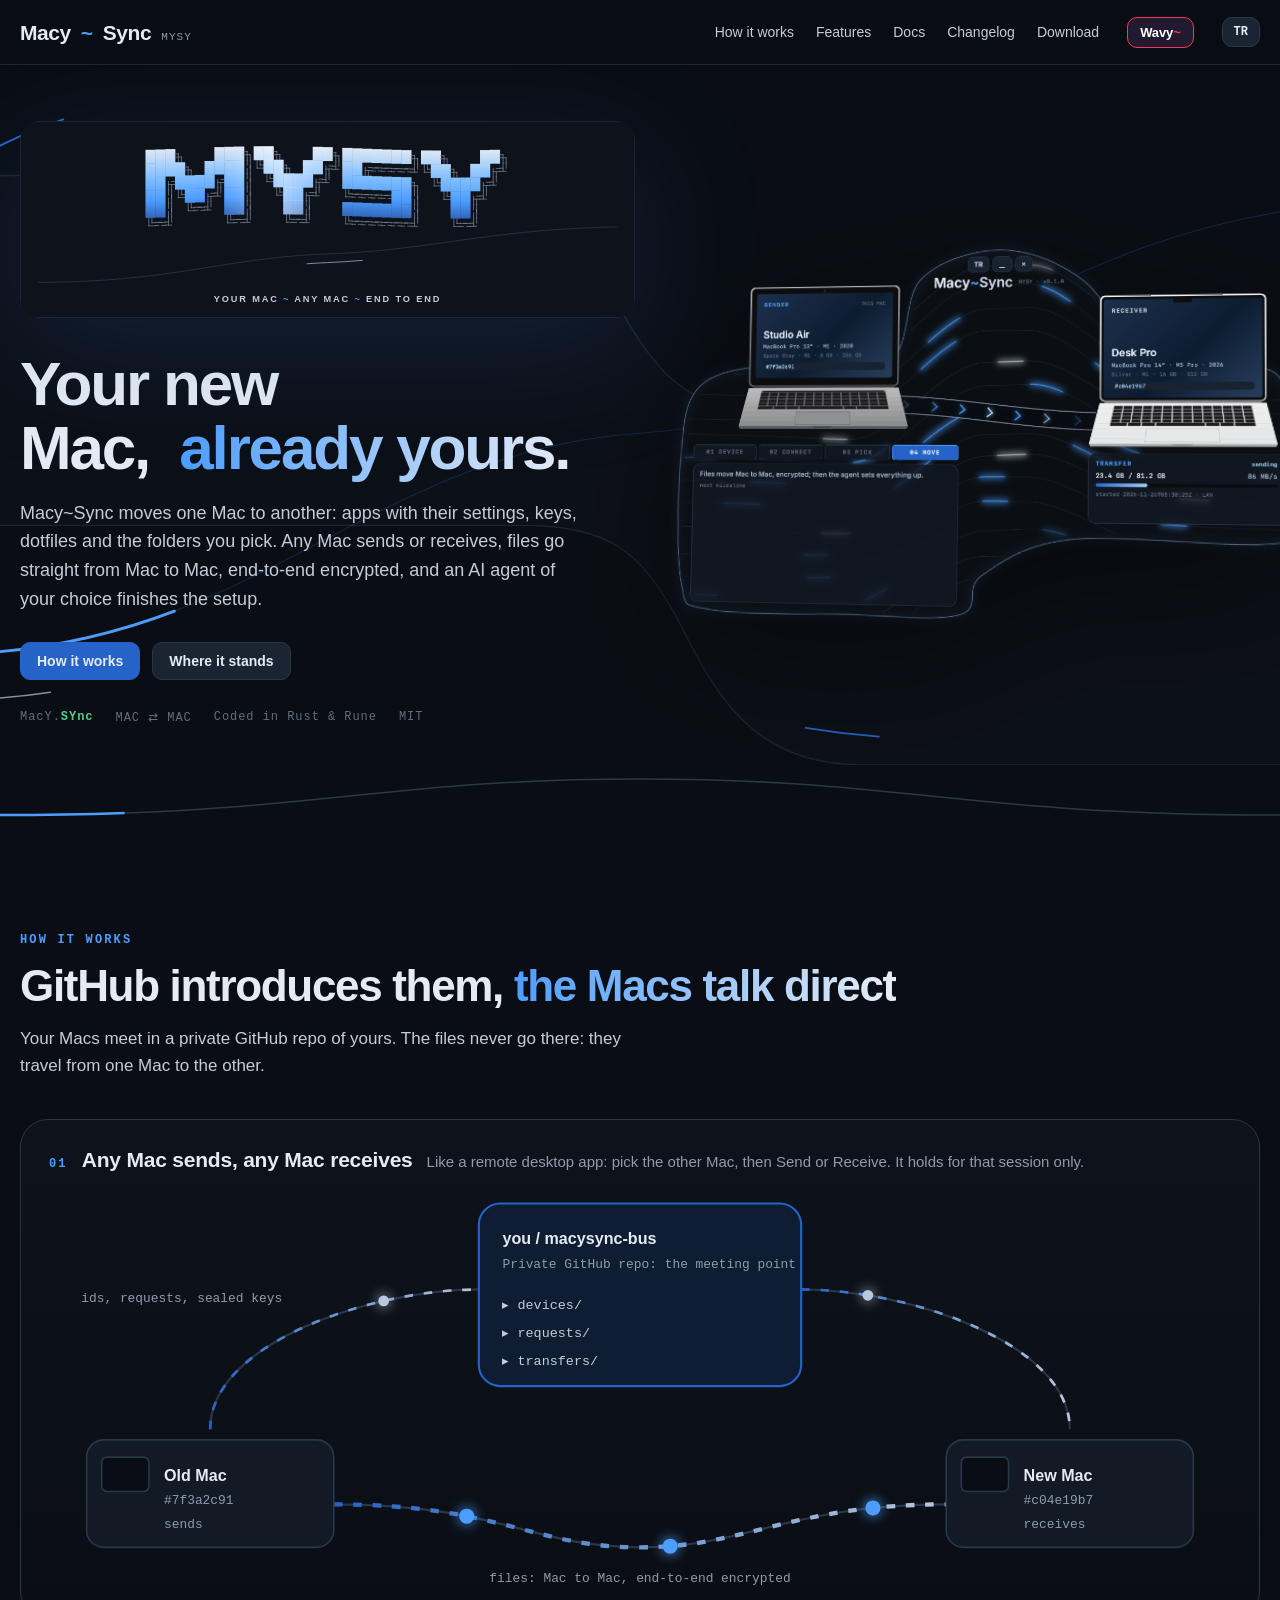
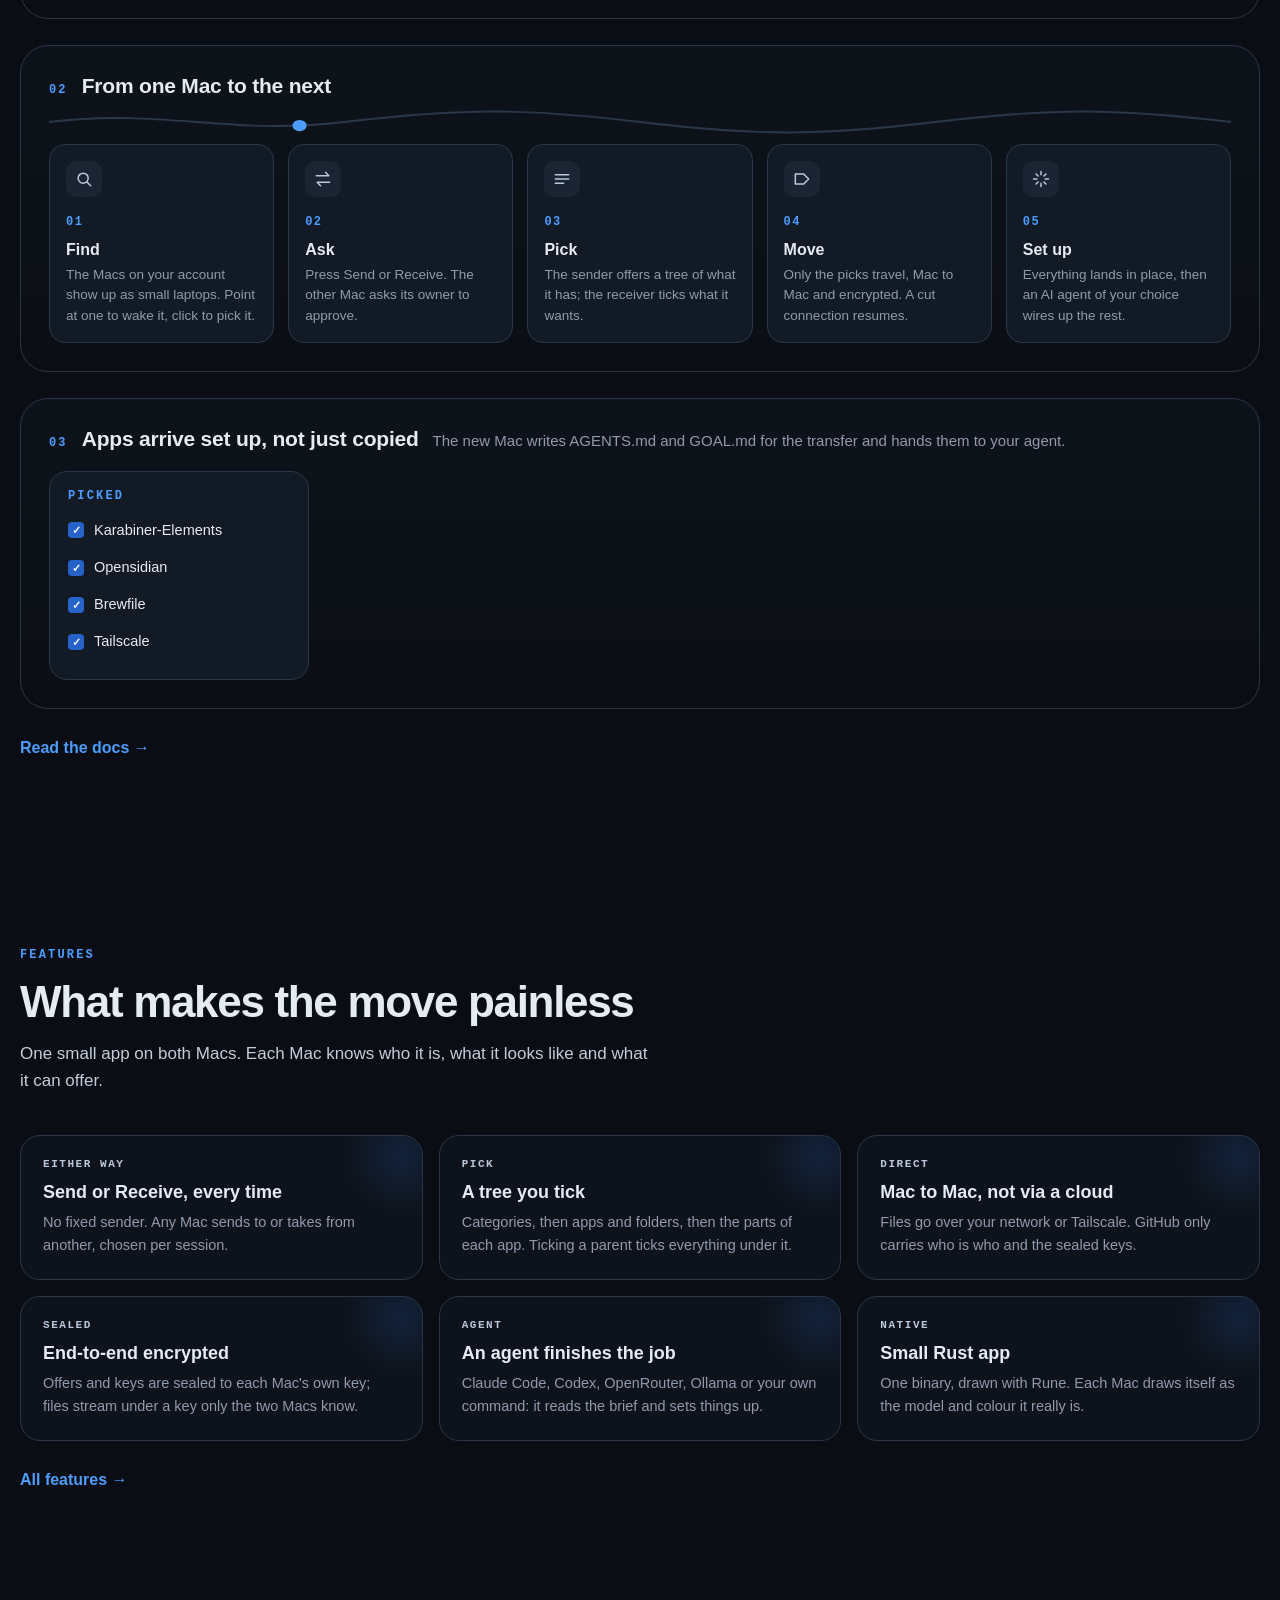
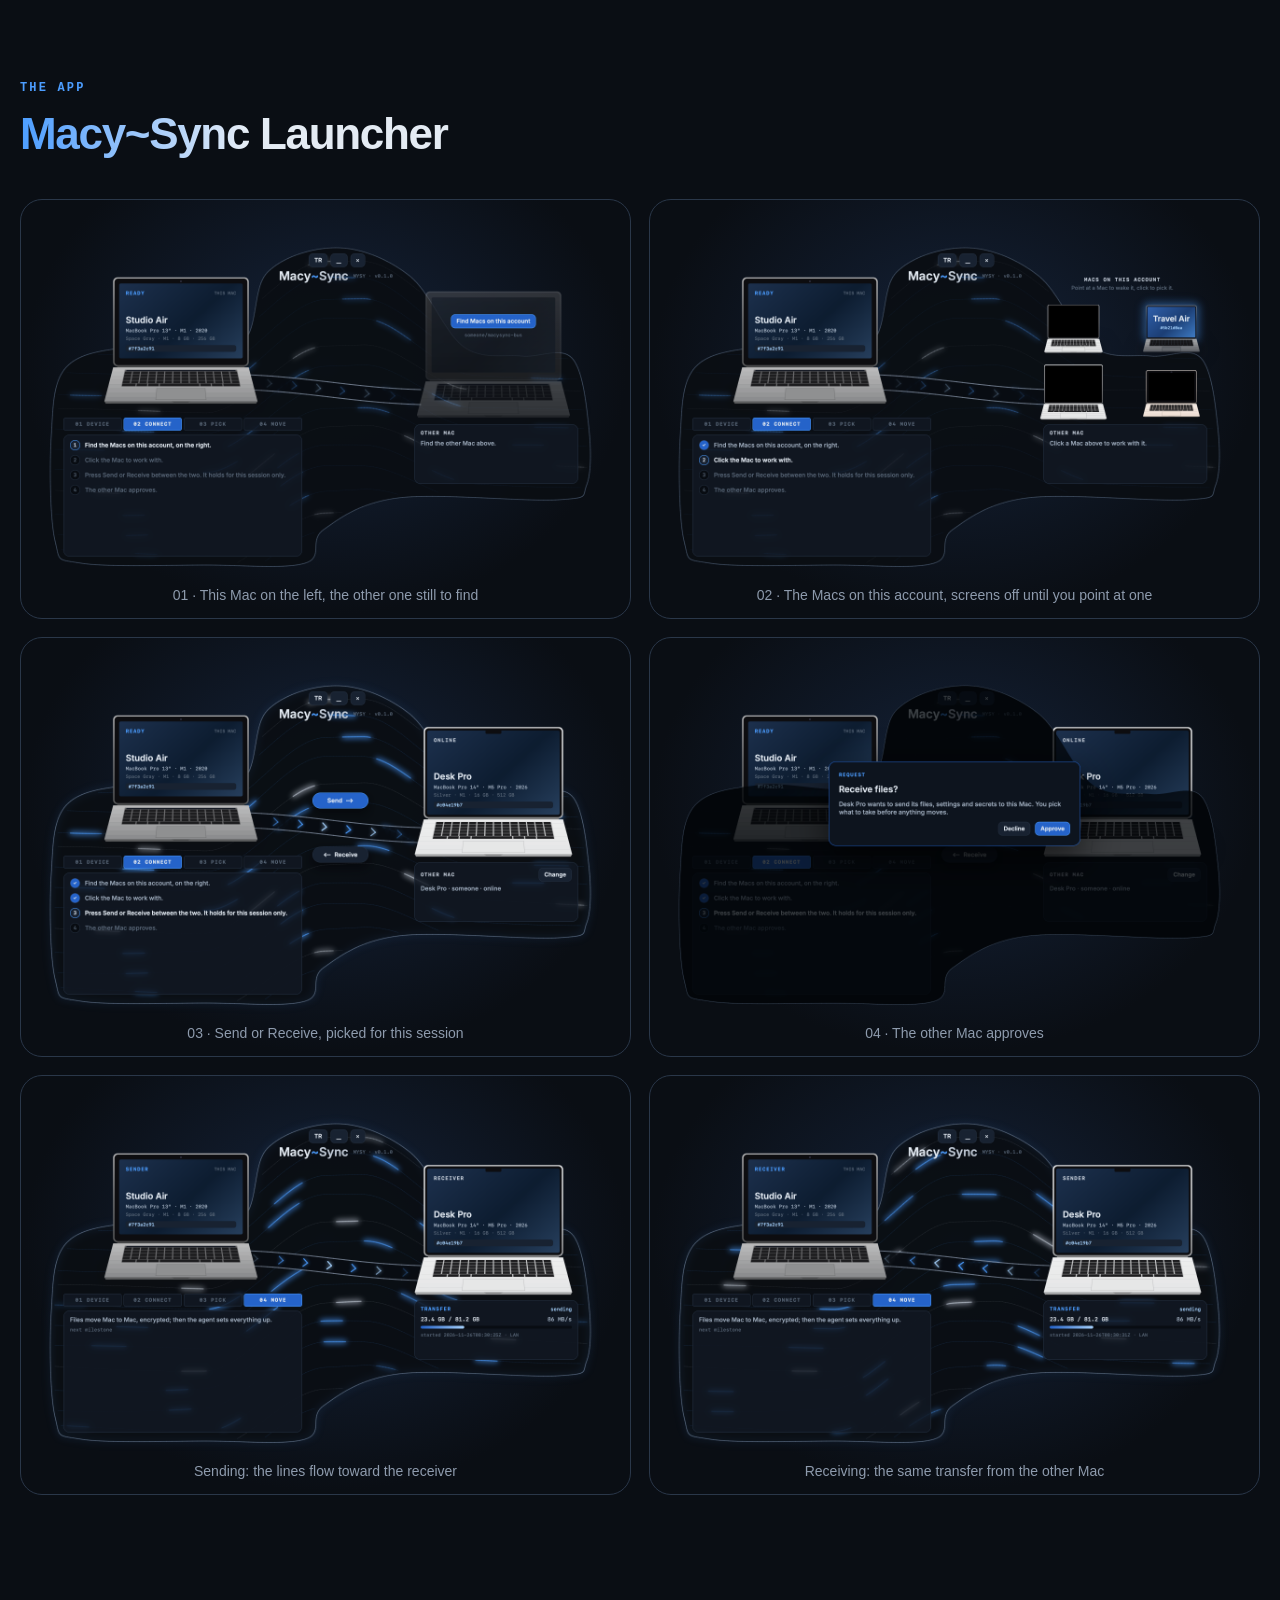
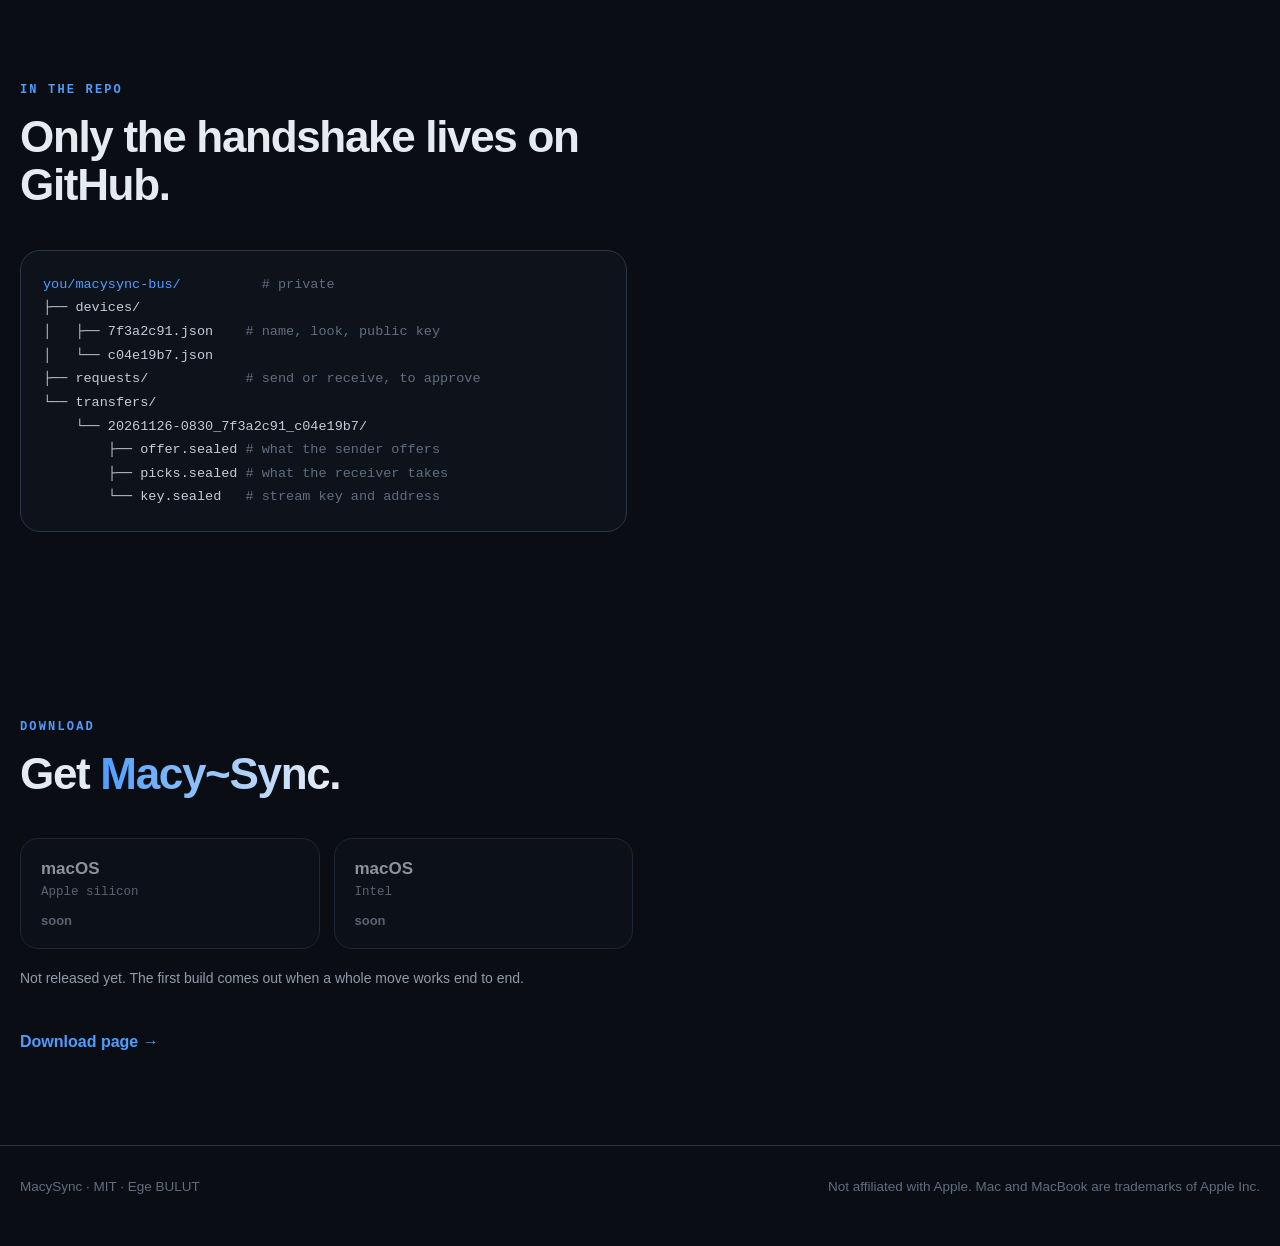
==== site/index.html @ 3acb4d50 "Website: MacySync's twin of the WavySync site, MYSY logo site/ is the WavySync site's template in me" ====
<!doctype html>
<html lang="en">
<head>
<meta charset="utf-8">
<meta name="viewport" content="width=device-width, initial-scale=1">
<title>MacySync: move a Mac to a new Mac, end-to-end encrypted</title>
<meta name="description" content="MacySync moves one Mac to another: apps with their settings, keys, dotfiles and the folders you pick. Any Mac sends or receives, files go straight Mac to Mac, end-to-end encrypted, and an AI agent finishes the setup.">
<link rel="canonical" href="https://macysync.vercel.app/">
<meta name="google-site-verification" content="s66rd8O_x1saL6PLGpSpIPeHmGazHyTo27NTPkK-GJg">
<meta property="og:type" content="website">
<meta property="og:site_name" content="MacySync">
<meta property="og:url" content="https://macysync.vercel.app/">
<meta property="og:title" content="MacySync: move a Mac to a new Mac, end-to-end encrypted">
<meta property="og:description" content="MacySync moves one Mac to another: apps with their settings, keys, dotfiles and the folders you pick. Any Mac sends or receives, files go straight Mac to Mac, end-to-end encrypted, and an AI agent finishes the setup.">
<meta property="og:image" content="https://macysync.vercel.app/og.png">
<meta property="og:image:width" content="1200">
<meta property="og:image:height" content="630">
<meta name="twitter:card" content="summary_large_image">
<meta name="twitter:title" content="MacySync: move a Mac to a new Mac, end-to-end encrypted">
<meta name="twitter:description" content="MacySync moves one Mac to another: apps with their settings, keys, dotfiles and the folders you pick. Any Mac sends or receives, files go straight Mac to Mac, end-to-end encrypted, and an AI agent finishes the setup.">
<meta name="twitter:image" content="https://macysync.vercel.app/og.png">
<meta name="theme-color" content="#0a0e14">
<script type="application/ld+json">{"@context": "https://schema.org", "@type": "SoftwareApplication", "name": "MacySync", "applicationCategory": "UtilitiesApplication", "operatingSystem": "macOS", "url": "https://macysync.vercel.app/", "softwareVersion": "0.1.0", "license": "https://opensource.org/licenses/MIT", "image": "https://macysync.vercel.app/og.png", "description": "MacySync moves one Mac to another: apps with their settings, keys, dotfiles and the folders you pick. Any Mac sends or receives, files go straight Mac to Mac, end-to-end encrypted, and an AI agent finishes the setup.", "author": {"@type": "Person", "name": "Ege BULUT", "url": "https://github.com/Ege-BULUT"}, "offers": {"@type": "Offer", "price": "0", "priceCurrency": "USD"}}</script>
<link rel="alternate" hreflang="en" href="https://macysync.vercel.app/">
<link rel="alternate" hreflang="tr" href="https://macysync.vercel.app/tr/">
<link rel="alternate" hreflang="x-default" href="https://macysync.vercel.app/">
<meta property="og:locale" content="en_US">
<link rel="icon" href="data:image/svg+xml,%3Csvg xmlns='http://www.w3.org/2000/svg' viewBox='0 0 32 32'%3E%3Crect width='32' height='32' rx='8' fill='%230a0e14'/%3E%3Cpath d='M5 19c4-8 8-8 11-3s7 5 11-3' fill='none' stroke='%234c9dff' stroke-width='3.5' stroke-linecap='round'/%3E%3C/svg%3E">
<link rel="stylesheet" href="site.css">
</head>
<body>

<nav>
  <div class="wrap">
    <a class="brand" href="./">Macy<b>~</b>Sync <small>MYSY</small></a>
    <div class="links">
      <a href="#how" class="opt" data-i="nav.how">How it works</a>
      <a href="features/" data-i="nav.features">Features</a>
      <a href="docs/" data-i="nav.docs">Docs</a>
      <a href="changelog/" class="opt" data-i="nav.changelog">Changelog</a>
      <a href="download/" data-i="nav.download">Download</a>
    </div>
    <a class="twin-nav to-wavy" href="wavy/" title="WavySync, the twin app">Wavy<b>~</b></a>
    <button class="btn lang" id="lang" aria-label="Language">TR</button>
  </div>
</nav>

<header class="hero">
  <svg class="bg" viewBox="0 0 1440 760" preserveAspectRatio="xMidYMid slice" aria-hidden="true">
    <path class="tilde-fill" opacity=".55" d="M -40 120 H 520 C 640 120 660 210 720 300 C 760 360 800 380 900 380 H 1500 V 760 H 960 C 840 760 800 680 760 600 C 720 530 690 500 590 500 H -40 Z"/>
    <path class="swift base" d="M -40 640 C 300 640 420 420 720 400 S 1160 170 1500 150"/>
    <path class="swift a" d="M -40 640 C 300 640 420 420 720 400 S 1160 170 1500 150"/>
    <path class="swift b" d="M -40 690 C 320 690 440 470 720 440 S 1140 220 1500 200"/>
    <path class="swift c" d="M 20 90 C 160 20 340 0 560 40"/>
    <path class="swift c" style="animation-delay:-1.4s" d="M 900 720 C 1080 750 1260 720 1440 640"/>
  </svg>
  <div class="wrap hero-grid">
    <div>
      <img class="logo" src="logo.svg" alt="MYSY, MacySync logo">
      <h1 data-i="hero.h">Your new Mac,&nbsp;&nbsp;<em>already yours.</em></h1>
      <p class="lead" data-i="hero.p">Macy~Sync moves one Mac to another: apps with their settings, keys, dotfiles and the folders you pick. Any Mac sends or receives, files go straight from Mac to Mac, end-to-end encrypted, and an AI agent of your choice finishes the setup.</p>
      <div class="cta">
        <a class="btn red" href="#how" data-i="hero.how">How it works</a>
        <a class="btn" href="changelog/" data-i="hero.status">Where it stands</a>
      </div>
      <div class="ticker"><span>MacY.<b>SYnc</b></span><span>MAC ⇄ MAC</span><span>Coded in Rust &amp; Rune</span><span>MIT</span></div>
    </div>
    <div class="shot"><img src="sending.png" width="2560" height="1560" alt="MacySync window: this Mac on the left sending to the other Mac on the right, with the transfer's progress"></div>
  </div>
</header>

<svg class="divider" viewBox="0 0 1440 70" preserveAspectRatio="none" aria-hidden="true"><path d="M0 50 C 360 50 420 14 720 14 S 1080 50 1440 50"/><path class="run" d="M0 50 C 360 50 420 14 720 14 S 1080 50 1440 50"/></svg>

<section id="how">
  <div class="wrap">
    <span class="caps" data-i="how.k">How it works</span>
    <h2 data-i="how.h">GitHub introduces them, <em>the Macs talk direct</em></h2>
    <p class="sub" data-i="how.p">Your Macs meet in a private GitHub repo of yours. The files never go there: they travel from one Mac to the other.</p>

    <div class="stage reveal">
      <div class="stage-head"><span class="caps">01</span><h3 data-i="d1.h">Any Mac sends, any Mac receives</h3><p data-i="d1.p">Like a remote desktop app: pick the other Mac, then Send or Receive. It holds for that session only.</p></div>
      <svg viewBox="0 0 1100 380" role="img" aria-label="Two Macs meet in a private GitHub repo and send files to each other directly">
        <defs>
          <linearGradient id="wireGrad" x1="0" x2="1"><stop offset="0" stop-color="#2563c9"/><stop offset="1" stop-color="#b9c8dc"/></linearGradient>
        </defs>
        <path id="c1" class="wire" d="M 150 230 C 150 150 300 100 400 100"/>
        <path id="c2" class="wire" d="M 700 100 C 800 100 950 150 950 230"/>
        <path class="wire hot" d="M 150 230 C 150 150 300 100 400 100"/>
        <path class="wire hot" style="animation-delay:-.6s" d="M 700 100 C 800 100 950 150 950 230"/>
        <path id="dw" class="wire" d="M 265 300 C 420 300 450 340 550 340 S 690 300 835 300"/>
        <path class="wire hot" style="stroke-width:4" d="M 265 300 C 420 300 450 340 550 340 S 690 300 835 300"/>

        <g class="node repo" transform="translate(400 20)">
          <rect width="300" height="170" rx="20"/>
          <text class="t" x="22" y="38">you / macysync-bus</text>
          <text class="s" x="22" y="60" data-i="d1.repo">Private GitHub repo: the meeting point</text>
          <text class="folder on" x="22" y="98">▸ devices/</text>
          <text class="folder on" style="animation-delay:1s" x="22" y="124">▸ requests/</text>
          <text class="folder on" style="animation-delay:2s" x="22" y="150">▸ transfers/</text>
        </g>
        <g class="node" transform="translate(35 240)"><rect width="230" height="100" rx="16"/><rect class="scr" x="14" y="16" width="44" height="32" rx="5"/><text class="t" x="72" y="38" data-i="d1.old">Old Mac</text><text class="s" x="72" y="60">#7f3a2c91</text><text class="s" x="72" y="82" fill="#4c9dff" data-i="d1.send">sends</text></g>
        <g class="node" transform="translate(835 240)"><rect width="230" height="100" rx="16"/><rect class="scr" x="14" y="16" width="44" height="32" rx="5"/><text class="t" x="72" y="38" data-i="d1.new">New Mac</text><text class="s" x="72" y="60">#c04e19b7</text><text class="s" x="72" y="82" fill="#4fd18b" data-i="d1.recv">receives</text></g>
        <text class="s" x="30" y="112" fill="#8e9bad" style="font:500 12px var(--mono)" data-i="d1.ctl">ids, requests, sealed keys</text>
        <text class="s" x="550" y="372" text-anchor="middle" fill="#8e9bad" style="font:500 12px var(--mono)" data-i="d1.files">files: Mac to Mac, end-to-end encrypted</text>
        <circle class="pkt v" r="5"><animateMotion dur="3s" repeatCount="indefinite"><mpath href="#c1"/></animateMotion></circle>
        <circle class="pkt v" r="5"><animateMotion dur="3s" begin="1.5s" repeatCount="indefinite"><mpath href="#c2"/></animateMotion></circle>
        <circle class="pkt" r="7"><animateMotion dur="2.4s" repeatCount="indefinite"><mpath href="#dw"/></animateMotion></circle>
        <circle class="pkt" r="7"><animateMotion dur="2.4s" begin=".8s" repeatCount="indefinite"><mpath href="#dw"/></animateMotion></circle>
        <circle class="pkt" r="7"><animateMotion dur="2.4s" begin="1.6s" repeatCount="indefinite"><mpath href="#dw"/></animateMotion></circle>
      </svg>
    </div>

    <div class="stage reveal">
      <div class="stage-head"><span class="caps">02</span><h3 data-i="d2.h">From one Mac to the next</h3></div>
      <div class="steps">
        <div class="rail" aria-hidden="true"><svg viewBox="0 0 1000 30" preserveAspectRatio="none"><path d="M0 15 C 100 0 150 30 250 15 S 400 0 500 15 S 650 30 750 15 S 900 0 1000 15" fill="none" stroke="#2a3749" stroke-width="2"/><circle r="6" fill="#4c9dff"><animateMotion dur="10s" repeatCount="indefinite" path="M0 15 C 100 0 150 30 250 15 S 400 0 500 15 S 650 30 750 15 S 900 0 1000 15"/></circle></svg></div>
        <div class="step"><div class="ic"><svg viewBox="0 0 24 24"><circle cx="11" cy="11" r="6"/><path d="M20 20l-4.5-4.5"/></svg></div><span class="n">01</span><h4 data-i="s1.h">Find</h4><p data-i="s1.p">The Macs on your account show up as small laptops. Point at one to wake it, click to pick it.</p></div>
        <div class="step"><div class="ic"><svg viewBox="0 0 24 24"><path d="M4 8h15l-4-4M20 16H5l4 4"/></svg></div><span class="n">02</span><h4 data-i="s2.h">Ask</h4><p data-i="s2.p">Press Send or Receive. The other Mac asks its owner to approve.</p></div>
        <div class="step"><div class="ic"><svg viewBox="0 0 24 24"><path d="M4 7h16M4 12h16M4 17h10"/></svg></div><span class="n">03</span><h4 data-i="s3.h">Pick</h4><p data-i="s3.p">The sender offers a tree of what it has; the receiver ticks what it wants.</p></div>
        <div class="step"><div class="ic"><svg viewBox="0 0 24 24"><path d="M4 6h10l6 6-6 6H4z"/></svg></div><span class="n">04</span><h4 data-i="s4.h">Move</h4><p data-i="s4.p">Only the picks travel, Mac to Mac and encrypted. A cut connection resumes.</p></div>
        <div class="step"><div class="ic"><svg viewBox="0 0 24 24"><path d="M12 3v4M12 17v4M3 12h4M17 12h4M6 6l2.5 2.5M15.5 15.5L18 18M6 18l2.5-2.5M15.5 8.5L18 6"/></svg></div><span class="n">05</span><h4 data-i="s5.h">Set up</h4><p data-i="s5.p">Everything lands in place, then an AI agent of your choice wires up the rest.</p></div>
      </div>
    </div>

    <div class="stage reveal">
      <div class="stage-head"><span class="caps">03</span><h3 data-i="d3.h">Apps arrive set up, not just copied</h3><p data-i="d3.p">The new Mac writes AGENTS.md and GOAL.md for the transfer and hands them to your agent.</p></div>
      <div class="deps">
        <div class="wcard">
          <div class="caps" style="margin-bottom:10px" data-i="d3.w">Picked</div>
          <div class="row"><span class="chk">✓</span>Karabiner-Elements</div>
          <div class="row"><span class="chk">✓</span>Opensidian</div>
          <div class="row"><span class="chk">✓</span>Brewfile</div>
          <div class="row"><span class="chk">✓</span>Tailscale</div>
        </div>
        <div class="chips">
          <div class="chip"><b>place</b>~/.config/karabiner<span class="ok">✓ placed</span></div>
          <div class="chip"><b>agent</b>open the vault in Opensidian<span class="ok">✓ wired</span></div>
          <div class="chip"><b>agent</b>brew bundle --file Brewfile<span class="ok">✓ installed</span></div>
          <div class="chip"><b>flag</b>Tailscale: sign in again<span class="ok">✓ noted</span></div>
        </div>
      </div>
    </div>
    <a class="more" href="docs/" data-i="more.docs">Read the docs →</a>
  </div>
</section>

<section id="features">
  <div class="wrap">
    <span class="caps" data-i="f.k">Features</span>
    <h2 data-i="f.h">What makes the move painless</h2>
    <p class="sub" data-i="f.p">One small app on both Macs. Each Mac knows who it is, what it looks like and what it can offer.</p>
    <div class="grid">
      <div class="card reveal"><span class="k">EITHER WAY</span><h3 data-i="f1.h">Send or Receive, every time</h3><p data-i="f1.p">No fixed sender. Any Mac sends to or takes from another, chosen per session.</p></div>
      <div class="card reveal"><span class="k">PICK</span><h3 data-i="f2.h">A tree you tick</h3><p data-i="f2.p">Categories, then apps and folders, then the parts of each app. Ticking a parent ticks everything under it.</p></div>
      <div class="card reveal"><span class="k">DIRECT</span><h3 data-i="f3.h">Mac to Mac, not via a cloud</h3><p data-i="f3.p">Files go over your network or Tailscale. GitHub only carries who is who and the sealed keys.</p></div>
      <div class="card reveal"><span class="k">SEALED</span><h3 data-i="f4.h">End-to-end encrypted</h3><p data-i="f4.p">Offers and keys are sealed to each Mac's own key; files stream under a key only the two Macs know.</p></div>
      <div class="card reveal"><span class="k">AGENT</span><h3 data-i="f5.h">An agent finishes the job</h3><p data-i="f5.p">Claude Code, Codex, OpenRouter, Ollama or your own command: it reads the brief and sets things up.</p></div>
      <div class="card reveal"><span class="k">NATIVE</span><h3 data-i="f6.h">Small Rust app</h3><p data-i="f6.p">One binary, drawn with Rune. Each Mac draws itself as the model and colour it really is.</p></div>
    </div>
    <a class="more" href="features/" data-i="more.f">All features →</a>
  </div>
</section>

<section id="screens">
  <div class="wrap">
    <span class="caps" data-i="g.k">The app</span>
    <h2 data-i="g.h"><em>Macy~Sync</em> Launcher</h2>
    <div class="gallery">
      <figure class="reveal"><img src="start.png" width="2560" height="1560" alt="This Mac on the left, the other Mac still to find" loading="lazy"><figcaption data-i="g1">01 · This Mac on the left, the other one still to find</figcaption></figure>
      <figure class="reveal"><img src="find.png" width="2560" height="1560" alt="The Macs on this account" loading="lazy"><figcaption data-i="g2">02 · The Macs on this account, screens off until you point at one</figcaption></figure>
      <figure class="reveal"><img src="hover-send.png" width="2560" height="1560" alt="Send or Receive between the two Macs" loading="lazy"><figcaption data-i="g3">03 · Send or Receive, picked for this session</figcaption></figure>
      <figure class="reveal"><img src="request.png" width="2560" height="1560" alt="The other Mac approves" loading="lazy"><figcaption data-i="g4">04 · The other Mac approves</figcaption></figure>
      <figure class="reveal"><img src="sending.png" width="2560" height="1560" alt="Sending" loading="lazy"><figcaption data-i="g5">Sending: the lines flow toward the receiver</figcaption></figure>
      <figure class="reveal"><img src="receiving.png" width="2560" height="1560" alt="Receiving" loading="lazy"><figcaption data-i="g6">Receiving: the same transfer from the other Mac</figcaption></figure>
    </div>
  </div>
</section>

<section id="layout">
  <div class="wrap split">
    <div>
      <span class="caps" data-i="l.k">In the repo</span>
      <h2 data-i="l.h">Only the handshake lives on GitHub.</h2>
      <pre class="tree"><span class="r">you/macysync-bus/</span>          <span class="c"># private</span>
├── devices/
│   ├── 7f3a2c91.json    <span class="c"># name, look, public key</span>
│   └── c04e19b7.json
├── requests/            <span class="c"># send or receive, to approve</span>
└── transfers/
    └── 20261126-0830_7f3a2c91_c04e19b7/
        ├── offer.sealed <span class="c"># what the sender offers</span>
        ├── picks.sealed <span class="c"># what the receiver takes</span>
        └── key.sealed   <span class="c"># stream key and address</span></pre>
    </div>
    <div class="never reveal" style="margin-top:58px">
      <h3 data-i="n.h">Never on GitHub</h3>
      <ul>
        <li data-i="n.1">Your files: they go from Mac to Mac</li>
        <li data-i="n.2">Anything readable about what you move: offers and picks are sealed</li>
        <li data-i="n.3">Your GitHub sign in: it stays in the system keychain</li>
        <li data-i="n.4">Anything you leave unticked</li>
      </ul>
    </div>
  </div>
</section>

<section id="download">
  <div class="wrap">
    <span class="caps" data-i="dl.k">Download</span>
    <h2 data-i="dl.h">Get <em>Macy~Sync</em>.</h2>
    <div class="dl">
      <div class="os off"><b>macOS</b><span>Apple silicon</span><i data-i="dl.soon">soon</i></div>
      <div class="os off"><b>macOS</b><span>Intel</span><i data-i="dl.soon2">soon</i></div>
    </div>
    <p class="note" data-i="dl.n">Not released yet. The first build comes out when a whole move works end to end.</p>
    <a class="more" href="download/" data-i="more.dl">Download page →</a>
  </div>
</section>

<footer>
  <div class="wrap">
    <span>MacySync · MIT · Ege BULUT</span>
    <span data-i="foot">Not affiliated with Apple. Mac and MacBook are trademarks of Apple Inc.</span>
  </div>
</footer>

<script src="site.js"></script>
</body>
</html>
---- site/site.css ----
:root {
  --bg: #0a0e14; --bg2: #0e131b; --panel: #121a26; --panel2: #1a2433; --edge: #2a3749;
  --violet: #5d6e86; --lilac: #b9c8dc; --red: #2563c9; --red2: #4c9dff;
  --ink: #e4ebf3; --soft: #c3ccd8; --muted: #8e9bad; --dim: #5f6d80; --ok: #4fd18b;
  --mono: ui-monospace, "SF Mono", "JetBrains Mono", "Cascadia Mono", Menlo, Consolas, monospace;
  --sans: Inter, ui-sans-serif, -apple-system, BlinkMacSystemFont, "Segoe UI", Roboto, Helvetica, Arial, sans-serif;
  --wrap: min(1240px, calc(100vw - 32px));
}
* { box-sizing: border-box; }
html { scroll-behavior: smooth; }
body { margin: 0; background: var(--bg); color: var(--ink); font: 16px/1.6 var(--sans); overflow-x: hidden; }
a { color: inherit; }
img { height: auto; }
.wrap { width: var(--wrap); margin: 0 auto; }
.mono { font-family: var(--mono); }
.caps { font: 700 12px/1 var(--mono); letter-spacing: .18em; text-transform: uppercase; color: var(--red2); }

/* nav */
nav { position: sticky; top: 0; z-index: 20; backdrop-filter: blur(14px); background: rgba(10, 14, 20, .72); border-bottom: 1px solid rgba(42, 55, 73, .6); }
nav .wrap { display: flex; align-items: center; gap: 28px; height: 64px; }
.brand { font: 800 21px/1 var(--sans); text-decoration: none; letter-spacing: -.02em; display: flex; align-items: baseline; gap: 10px; }
.brand b { color: var(--red2); font-weight: 800; }
.brand small { font: 500 11px var(--mono); color: var(--muted); letter-spacing: .1em; }
nav .links { display: flex; gap: 22px; margin-left: auto; font-size: 14px; color: var(--soft); }
nav .links a { text-decoration: none; }
nav .links a:hover { color: var(--ink); }
.btn { display: inline-flex; align-items: center; gap: 8px; padding: 10px 16px; border-radius: 10px; font: 600 14px var(--sans); text-decoration: none; border: 1px solid var(--edge); background: var(--panel2); color: var(--ink); cursor: pointer; transition: background .2s, transform .2s; }
.btn:hover { background: var(--edge); transform: translateY(-1px); }
.btn.red { background: var(--red); border-color: var(--red); }
.btn.red:hover { background: var(--red2); border-color: var(--red2); }
.lang { padding: 7px 11px; font: 700 12px var(--mono); }

/* hero */
.hero { position: relative; padding: 56px 0 40px; }
.hero svg.bg { position: absolute; inset: 0; width: 100%; height: 100%; pointer-events: none; }
.tilde-fill { fill: var(--bg2); stroke: var(--edge); stroke-width: 1.5; }
.swift { fill: none; stroke-linecap: round; }
.swift.base { stroke: rgba(37, 99, 201, .28); stroke-width: 1.2; }
.swift.a { stroke: var(--red2); stroke-width: 3; stroke-dasharray: 260 2400; animation: flow 4.2s linear infinite; }
.swift.b { stroke: var(--lilac); stroke-width: 1.6; stroke-dasharray: 120 2400; animation: flow 5.6s linear infinite reverse; opacity: .7; }
.swift.c { stroke: var(--red); stroke-width: 2; stroke-dasharray: 80 1400; animation: flow 3.1s linear infinite; }
@keyframes flow { from { stroke-dashoffset: 2600; } to { stroke-dashoffset: 0; } }
.hero-grid { position: relative; display: grid; grid-template-columns: 1.05fr 1fr; gap: 40px; align-items: center; }
.logo { width: 100%; max-width: 640px; display: block; filter: drop-shadow(0 30px 60px rgba(37, 99, 201, .18)); border-radius: 20px; }
h1 { font: 800 clamp(36px, 5vw, 62px)/1.04 var(--sans); letter-spacing: -.035em; margin: 34px 0 18px; }
h1 em, h2 em { font-style: normal; background: linear-gradient(90deg, var(--red2), #e8eef6, var(--red2)) 0 0 / 200% 100%; -webkit-background-clip: text; background-clip: text; color: transparent; animation: shift 6s linear infinite; }
@keyframes shift { to { background-position: -200% 0; } }
.lead { font-size: 18px; color: var(--soft); max-width: 560px; margin: 0 0 28px; }
.cta { display: flex; gap: 12px; flex-wrap: wrap; }
.shot { position: relative; transform: perspective(1400px) rotateY(-9deg) rotateX(4deg); animation: float 7s ease-in-out infinite; }
.shot img { width: 118%; max-width: none; margin-left: -6%; display: block; filter: drop-shadow(0 40px 70px rgba(0, 0, 0, .55)); }
@keyframes float { 0%, 100% { transform: perspective(1400px) rotateY(-9deg) rotateX(4deg) translateY(0); } 50% { transform: perspective(1400px) rotateY(-7deg) rotateX(3deg) translateY(-12px); } }
.ticker { margin-top: 30px; display: flex; gap: 22px; flex-wrap: wrap; font: 500 12px var(--mono); color: var(--dim); letter-spacing: .08em; }
.ticker span b { color: var(--ok); font-weight: 700; }

/* sections */
section { padding: 90px 0; position: relative; }
h2 { font: 800 clamp(30px, 3.6vw, 44px)/1.1 var(--sans); letter-spacing: -.03em; margin: 12px 0 14px; }
.sub { color: var(--soft); max-width: 640px; margin: 0 0 40px; font-size: 17px; }
h2:not(:has(+ .sub)) { margin-bottom: 40px; }
.divider { display: block; width: 100%; height: 70px; }
.divider path { fill: none; stroke: var(--edge); stroke-width: 1.5; }
.divider .run { stroke: var(--red2); stroke-width: 2.5; stroke-dasharray: 140 3000; animation: flow 5s linear infinite; }

/* diagrams */
.stage { background: linear-gradient(180deg, var(--bg2), var(--bg)); border: 1px solid var(--edge); border-radius: 28px; padding: 28px; position: relative; overflow: hidden; }
.stage + .stage { margin-top: 26px; }
.stage-head { display: flex; align-items: baseline; gap: 14px; margin-bottom: 8px; flex-wrap: wrap; }
.stage-head h3 { font: 700 21px var(--sans); margin: 0; letter-spacing: -.01em; }
.stage-head p { margin: 0; color: var(--muted); font-size: 15px; }
.stage svg { width: 100%; height: auto; display: block; }
.node rect { fill: var(--panel); stroke: var(--edge); stroke-width: 1.5; }
.node .t { fill: var(--ink); font: 600 15px var(--sans); }
.node .s { fill: var(--muted); font: 500 12px var(--mono); }
.node.repo rect { fill: #0f1d33; stroke: var(--red); stroke-width: 2; }
.node .scr { fill: var(--bg); stroke: var(--edge); }
.wire { fill: none; stroke: var(--edge); stroke-width: 2; }
.wire.hot { stroke: url(#wireGrad); stroke-width: 2.5; stroke-dasharray: 8 10; animation: dash 1.2s linear infinite; }
@keyframes dash { to { stroke-dashoffset: -36; } }
.pkt { fill: var(--red2); filter: drop-shadow(0 0 6px var(--red2)); }
.pkt.v { fill: var(--lilac); filter: drop-shadow(0 0 6px var(--lilac)); }
.folder { font: 500 12.5px var(--mono); fill: var(--soft); }
.folder.on { animation: blink 3s ease-in-out infinite; }
@keyframes blink { 0%, 100% { fill: var(--soft); } 12% { fill: var(--red2); } 30% { fill: var(--soft); } }

/* apply pipeline */
.steps { display: grid; grid-template-columns: repeat(5, 1fr); gap: 14px; margin-top: 46px; position: relative; }
.step { background: var(--panel); border: 1px solid var(--edge); border-radius: 16px; padding: 16px; position: relative; z-index: 1; animation: lit 10s infinite; }
.step:nth-child(1) { animation-delay: 0s; } .step:nth-child(2) { animation-delay: 2s; } .step:nth-child(3) { animation-delay: 4s; } .step:nth-child(4) { animation-delay: 6s; } .step:nth-child(5) { animation-delay: 8s; }
@keyframes lit { 0%, 18% { z-index: 3; border-color: var(--red); box-shadow: 0 0 0 1px var(--red), 0 14px 40px rgba(37, 99, 201, .25); transform: translateY(-4px); } 24%, 100% { z-index: 1; border-color: var(--edge); box-shadow: none; transform: none; } }
.step .n { font: 700 12px var(--mono); color: var(--red2); letter-spacing: .12em; }
.step h4 { margin: 8px 0 6px; font: 700 16px var(--sans); }
.step p { margin: 0; color: var(--muted); font-size: 13.5px; line-height: 1.5; }
.step .ic { width: 36px; height: 36px; border-radius: 10px; background: var(--panel2); display: grid; place-items: center; margin-bottom: 10px; }
.step .ic svg { width: 20px; height: 20px; stroke: var(--lilac); fill: none; stroke-width: 1.8; stroke-linecap: round; stroke-linejoin: round; }
.rail { position: absolute; left: 0; right: 0; top: -36px; height: 28px; z-index: 4; pointer-events: none; }
.rail svg { width: 100%; height: 28px; display: block; overflow: visible; }

/* widget deps */
.deps { display: grid; grid-template-columns: 260px 1fr; gap: 26px; align-items: center; margin-top: 18px; }
.wcard { background: var(--panel); border: 1px solid var(--edge); border-radius: 18px; padding: 18px; }
.wcard .row { display: flex; align-items: center; gap: 10px; padding: 7px 0; font-size: 14.5px; }
.chk { width: 16px; height: 16px; border-radius: 4px; background: var(--red); display: grid; place-items: center; color: #fff; font-size: 11px; font-weight: 800; flex: none; }
.chips { display: flex; flex-direction: column; gap: 12px; }
.chip { display: flex; align-items: center; gap: 12px; background: var(--panel); border: 1px solid var(--edge); border-radius: 14px; padding: 12px 16px; font: 500 13.5px var(--mono); color: var(--soft); opacity: 0; transform: translateX(-24px); animation: chipIn 9s infinite; }
.chip:nth-child(2) { animation-delay: .5s; } .chip:nth-child(3) { animation-delay: 1s; } .chip:nth-child(4) { animation-delay: 1.5s; }
.chip b { color: var(--ink); font-weight: 700; min-width: 64px; }
.chip .ok { margin-left: auto; color: var(--ok); opacity: 0; animation: okIn 9s infinite; animation-delay: inherit; }
@keyframes chipIn { 0% { opacity: 0; transform: translateX(-24px); } 8%, 82% { opacity: 1; transform: none; } 92%, 100% { opacity: 0; transform: translateX(12px); } }
@keyframes okIn { 0%, 30% { opacity: 0; } 38%, 82% { opacity: 1; } 92%, 100% { opacity: 0; } }

/* features */
.grid { display: grid; grid-template-columns: repeat(3, 1fr); gap: 16px; }
.card { background: var(--bg2); border: 1px solid var(--edge); border-radius: 20px; padding: 22px; position: relative; overflow: hidden; transition: border-color .25s, transform .25s; }
.card:hover { border-color: var(--violet); transform: translateY(-3px); }
.card::after { content: ""; position: absolute; right: -40px; top: -40px; width: 120px; height: 120px; border-radius: 50%; background: radial-gradient(circle, rgba(37, 99, 201, .18), transparent 70%); }
.card h3 { margin: 0 0 8px; font: 700 18px var(--sans); }
.card p { margin: 0; color: var(--muted); font-size: 14.5px; }
.card .k { font: 700 11px var(--mono); color: var(--lilac); letter-spacing: .14em; display: block; margin-bottom: 12px; }

/* gallery */
.gallery { display: grid; grid-template-columns: 1fr 1fr; gap: 18px; }
.gallery figure { margin: 0; background: radial-gradient(ellipse at 50% 40%, #15233a, var(--bg) 70%); border: 1px solid var(--edge); border-radius: 22px; padding: 16px 6px 12px; }
.gallery img { width: 100%; display: block; }
.gallery figcaption { text-align: center; color: var(--muted); font-size: 14px; margin-top: 4px; }

/* layout + download */
.split { display: grid; grid-template-columns: 1fr 1fr; gap: 26px; align-items: start; }
pre.tree { margin: 0; background: var(--bg2); border: 1px solid var(--edge); border-radius: 20px; padding: 22px; font: 500 13.5px/1.75 var(--mono); color: var(--soft); overflow-x: auto; }
pre.tree .c { color: var(--dim); }
pre.tree .r { color: var(--red2); }
.never { background: var(--bg2); border: 1px solid var(--edge); border-radius: 20px; padding: 22px; }
.never h3 { margin: 0 0 10px; font: 700 18px var(--sans); }
.never ul { margin: 0; padding-left: 18px; color: var(--muted); font-size: 14.5px; }
.never li { margin: 6px 0; }
.never code, .dl code { font: 500 13px var(--mono); color: var(--lilac); }
.dl { display: grid; grid-template-columns: repeat(4, 1fr); gap: 14px; }
.os { background: var(--bg2); border: 1px solid var(--edge); border-radius: 18px; padding: 20px; text-decoration: none; display: flex; flex-direction: column; gap: 6px; transition: border-color .2s, transform .2s; }
.os:hover { border-color: var(--red); transform: translateY(-3px); }
.os b { font: 700 17px var(--sans); }
.os span { color: var(--muted); font: 500 12.5px var(--mono); }
.os i { font-style: normal; color: var(--red2); font: 700 13px var(--sans); margin-top: 8px; }
.note { color: var(--muted); font-size: 14px; margin-top: 18px; }
footer { border-top: 1px solid var(--edge); padding: 30px 0 46px; color: var(--dim); font-size: 13.5px; }
footer .wrap { display: flex; gap: 20px; flex-wrap: wrap; justify-content: space-between; }

.hero-grid > *, .split > *, .deps > *, .grid > *, .gallery > * { min-width: 0; }
.reveal { opacity: 0; transform: translateY(26px); transition: opacity .8s ease, transform .8s ease; }
.reveal.in { opacity: 1; transform: none; }

@media (max-width: 980px) {
  .hero-grid, .split, .deps { grid-template-columns: 1fr; }
  .shot img { width: 100%; margin: 0; }
  .never { margin-top: 0 !important; }
  .grid { grid-template-columns: 1fr 1fr; }
  .steps { grid-template-columns: 1fr 1fr; }
  .dl { grid-template-columns: 1fr 1fr; }
  nav .links a.opt { display: none; }
}
@media (max-width: 620px) {
  .grid, .gallery, .steps, .dl { grid-template-columns: 1fr; }
  .stage { padding: 18px; border-radius: 20px; }
  section { padding: 60px 0; }
  nav .links { gap: 14px; }
  .brand small { display: none; }
  .rail { display: none; }
}
@media (prefers-reduced-motion: reduce) {
  *, *::before, *::after { animation: none !important; transition: none !important; }
  .reveal { opacity: 1; transform: none; }
  .chip, .chip .ok { opacity: 1; transform: none; }
}

/* pages */
nav .links { min-width: 0; overflow-x: auto; white-space: nowrap; scrollbar-width: none; }
nav .links::-webkit-scrollbar { display: none; }
nav .links a.on { color: var(--ink); box-shadow: inset 0 -2px 0 var(--red2); }
.page-head { padding: 60px 0 0; }
.page-head h1 { margin: 12px 0 14px; }
.page-head + section { padding-top: 46px; }
.more { display: inline-block; margin-top: 26px; color: var(--red2); font-weight: 600; text-decoration: none; }
.more:hover { text-decoration: underline; }
html[lang="tr"] [data-l="en"], html:not([lang="tr"]) [data-l="tr"] { display: none !important; }

/* WaveTerm */
#waveterm { padding-bottom: 0; }
details.wt { background: linear-gradient(180deg, var(--bg2), var(--bg)); border: 1px solid var(--edge); border-radius: 24px; }
details.wt > summary { list-style: none; cursor: pointer; padding: 22px 26px; display: flex; align-items: center; gap: 14px; font: 700 21px var(--sans); }
details.wt > summary::-webkit-details-marker { display: none; }
details.wt > summary::after { content: "+"; margin-left: auto; font: 700 24px var(--mono); color: var(--red2); transition: transform .25s; }
details.wt[open] > summary::after { transform: rotate(45deg); }
details.wt > summary:hover { color: var(--lilac); }
.wt-body { padding: 0 26px 26px; }
blockquote.src { margin: 0 0 16px; padding: 16px 20px; border-left: 3px solid var(--red2); background: var(--panel); border-radius: 0 14px 14px 0; color: var(--soft); }
blockquote.src p { margin: 0 0 10px; }
blockquote.src cite { display: block; font: 500 12px var(--mono); color: var(--dim); font-style: normal; }
.linkrow { display: flex; flex-wrap: wrap; gap: 10px; margin: 20px 0 10px; }
.rel { color: var(--muted); font: 500 13px/1.6 var(--mono); margin: 6px 0; }
.rel a { color: var(--lilac); }
.wt-shot { margin: 20px 0 0; }
.wt-shot img { width: 100%; display: block; border-radius: 14px; border: 1px solid var(--edge); }
h3.sec { font: 700 22px var(--sans); margin: 36px 0 4px; }
.wt-feats { display: grid; grid-template-columns: 1fr 1fr; gap: 16px; margin-top: 16px; }
.wt-feats figure { margin: 0; background: var(--bg2); border: 1px solid var(--edge); border-radius: 18px; overflow: hidden; }
.wt-feats img { width: 100%; aspect-ratio: 16 / 10; object-fit: cover; object-position: top left; display: block; }
.wt-feats figcaption { padding: 14px 16px; font-size: 14.5px; color: var(--muted); }
.wt-feats figcaption b { display: block; color: var(--ink); font-size: 16px; margin-bottom: 4px; }
ul.keyf { columns: 2; column-gap: 34px; color: var(--soft); font-size: 14.5px; padding-left: 18px; margin: 14px 0; }
ul.keyf li { margin: 0 0 8px; break-inside: avoid; }

/* feature rows */
.frow { display: grid; grid-template-columns: 1fr 1.2fr; gap: 40px; align-items: center; padding: 34px 0; border-bottom: 1px solid rgba(42, 55, 73, .5); }
.frow:nth-child(even) > img { order: -1; }
.frow h3 { font: 800 26px/1.2 var(--sans); letter-spacing: -.02em; margin: 8px 0 10px; }
.frow p { color: var(--soft); margin: 0; }
.frow img { width: 100%; display: block; }

/* docs */
.doc { display: grid; grid-template-columns: 210px 1fr; gap: 44px; align-items: start; }
.toc { position: sticky; top: 90px; }
.toc-list { display: flex; flex-direction: column; gap: 9px; font-size: 14px; }
.toc a { color: var(--muted); text-decoration: none; }
.toc a:hover { color: var(--ink); }
.prose { max-width: 800px; color: var(--soft); min-width: 0; }
.prose h2 { color: var(--ink); font-size: 28px; margin: 50px 0 12px; scroll-margin-top: 84px; }
.prose > div > h2:first-child { margin-top: 0; }
.prose h3 { color: var(--ink); font: 700 18px var(--sans); margin: 26px 0 8px; }
.prose code { font: 500 13.5px var(--mono); color: var(--lilac); }
.prose pre { background: var(--bg2); border: 1px solid var(--edge); border-radius: 14px; padding: 16px 18px; overflow-x: auto; font: 500 13.5px/1.7 var(--mono); color: var(--soft); }
.prose pre code { color: inherit; }
.prose table { border-collapse: collapse; width: 100%; font-size: 14.5px; }
.prose td, .prose th { border-bottom: 1px solid var(--edge); padding: 9px 10px; text-align: left; vertical-align: top; }
.prose a { color: var(--red2); }
.prose li { margin: 5px 0; }

/* changelog */
.release { border-left: 2px solid var(--edge); padding: 0 0 10px 28px; position: relative; max-width: 820px; }
.release::before { content: ""; position: absolute; left: -7px; top: 10px; width: 12px; height: 12px; border-radius: 50%; background: var(--red2); box-shadow: 0 0 12px var(--red2); }
.release h2 { margin: 0 0 4px; }
.release .date { font: 500 13px var(--mono); color: var(--muted); }
.release ul { color: var(--soft); padding-left: 18px; }
.release li { margin: 7px 0; }
.release code { font: 500 13px var(--mono); color: var(--lilac); }

.frow > *, .doc > *, .wt-feats > * { min-width: 0; }
@media (max-width: 980px) {
  .frow, .doc { grid-template-columns: 1fr; }
  .frow:nth-child(even) > img { order: 0; }
  .toc { position: static; }
  .toc-list { flex-direction: row; flex-wrap: wrap; gap: 8px 16px; }
}
@media (max-width: 620px) {
  .wt-feats { grid-template-columns: 1fr; }
  ul.keyf { columns: 1; }
  details.wt > summary { padding: 18px; font-size: 18px; }
  .wt-body { padding: 0 18px 18px; }
}
.prose code { overflow-wrap: anywhere; }
.prose pre code { overflow-wrap: normal; }
@media (max-width: 620px) { .prose table { display: block; overflow-x: auto; } }

/* twin sites: the navbar button and the 3D card that leads to the other site (same block on both sites) */
.to-wavy { --a: #ff3355; --a2: #b79cf0; --t-bg: #120d19; --t-panel: #221a30; --t-edge: #3a2d4f; }
.to-macy { --a: #4c9dff; --a2: #c3ccd8; --t-bg: #0a0e14; --t-panel: #172233; --t-edge: #2a3749; }
.twin-nav { display: inline-flex; align-items: baseline; padding: 7px 12px; border-radius: 10px; font: 800 13px var(--sans); letter-spacing: -.01em; text-decoration: none; color: #fff; background: var(--t-panel); border: 1px solid var(--a); box-shadow: 0 0 0 0 var(--a); transition: box-shadow .3s, transform .2s; flex: none; }
.twin-nav b { color: var(--a); }
.twin-nav:hover { transform: translateY(-1px); box-shadow: 0 0 18px -2px var(--a); }
.twin-stage { perspective: 1500px; padding: 8px 0 40px; }
.twin { --rx: 0deg; --ry: 0deg; --mx: 50%; --my: 30%; --lift: 0px; position: relative; display: grid; grid-template-columns: 1.25fr 1fr; gap: 34px; align-items: center; max-width: 1080px; margin: 0 auto; padding: 30px; border-radius: 30px; text-decoration: none; color: #eef2f7; background: linear-gradient(155deg, var(--t-panel), var(--t-bg) 70%); border: 1px solid var(--t-edge); transform-style: preserve-3d; transform: rotateX(var(--rx)) rotateY(var(--ry)) translateZ(var(--lift)); transition: transform .45s cubic-bezier(.2, .8, .2, 1), border-color .35s, box-shadow .35s; box-shadow: 0 40px 90px -30px rgba(0, 0, 0, .8); animation: bob3d 8s ease-in-out infinite; }
@keyframes bob3d { 0%, 100% { rotate: y -2.5deg; translate: 0 0; } 50% { rotate: y 2.5deg; translate: 0 -10px; } }
.twin::before, .twin::after { content: ""; position: absolute; inset: 0; border-radius: inherit; pointer-events: none; }
.twin::before { background: radial-gradient(520px circle at var(--mx) var(--my), color-mix(in srgb, var(--a) 30%, transparent), transparent 60%); opacity: .35; transition: opacity .35s; }
.twin::after { background: linear-gradient(105deg, transparent 38%, rgba(255, 255, 255, .13) 50%, transparent 62%) 160% 0 / 250% 100% no-repeat; }
.twin:hover { --lift: 30px; border-color: var(--a); box-shadow: 0 50px 110px -30px rgba(0, 0, 0, .85), 0 0 60px -12px var(--a); animation-play-state: paused; }
.twin:hover::before { opacity: 1; }
.twin:hover::after { animation: sheen3d 1.6s ease; }
@keyframes sheen3d { from { background-position: 160% 0; } to { background-position: -60% 0; } }
.twin > * { transform: translateZ(40px); }
.twin img { width: 100%; display: block; transform: translateZ(70px); filter: drop-shadow(0 30px 40px rgba(0, 0, 0, .6)); }
.twin .tn { font: 800 clamp(30px, 4vw, 46px)/1 var(--sans); letter-spacing: -.03em; margin: 0 0 6px; }
.twin .tn b { color: var(--a); }
.twin .tk { font: 700 12px var(--mono); letter-spacing: .18em; color: var(--a); text-transform: uppercase; }
.twin .tl { color: var(--a2); margin: 10px 0 18px; font-size: 16px; }
.twin ul { list-style: none; margin: 0 0 22px; padding: 0; display: grid; gap: 10px; font-size: 15px; color: #d3dae4; }
.twin li { display: flex; gap: 10px; align-items: baseline; }
.twin li::before { content: "~"; color: var(--a); font: 800 18px/1 var(--mono); flex: none; }
.twin .tgo { display: inline-flex; align-items: center; gap: 10px; padding: 12px 18px; border-radius: 12px; background: var(--a); color: #fff; font: 700 15px var(--sans); box-shadow: 0 10px 30px -8px var(--a); }
.twin:hover .tgo { gap: 16px; }
@media (max-width: 860px) { .twin { grid-template-columns: 1fr; padding: 20px; } .twin img { transform: translateZ(40px); } }
@media (prefers-reduced-motion: reduce) { .twin { animation: none; transform: none; } }

/* not released yet */
.os.off { opacity: .6; cursor: default; }
.os.off:hover { transform: none; border-color: var(--edge); }
.os.off i { color: var(--muted); }
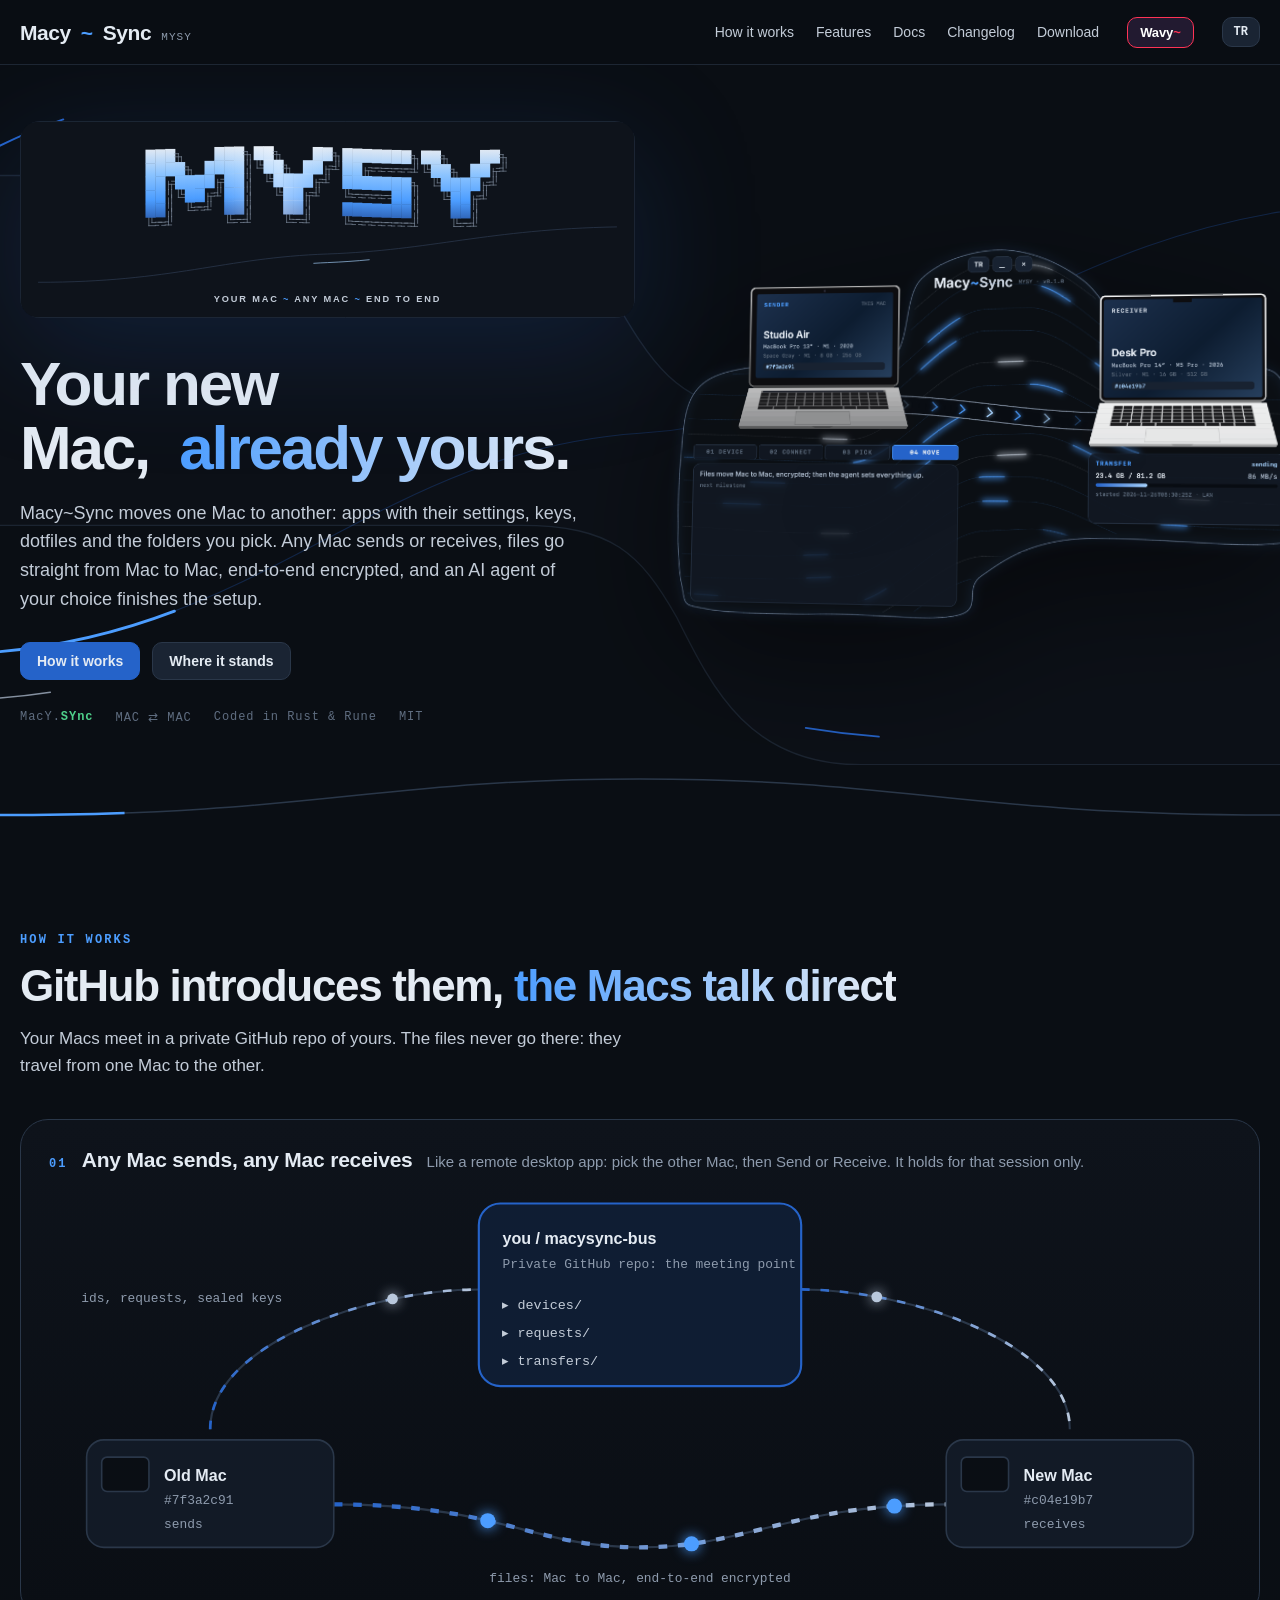
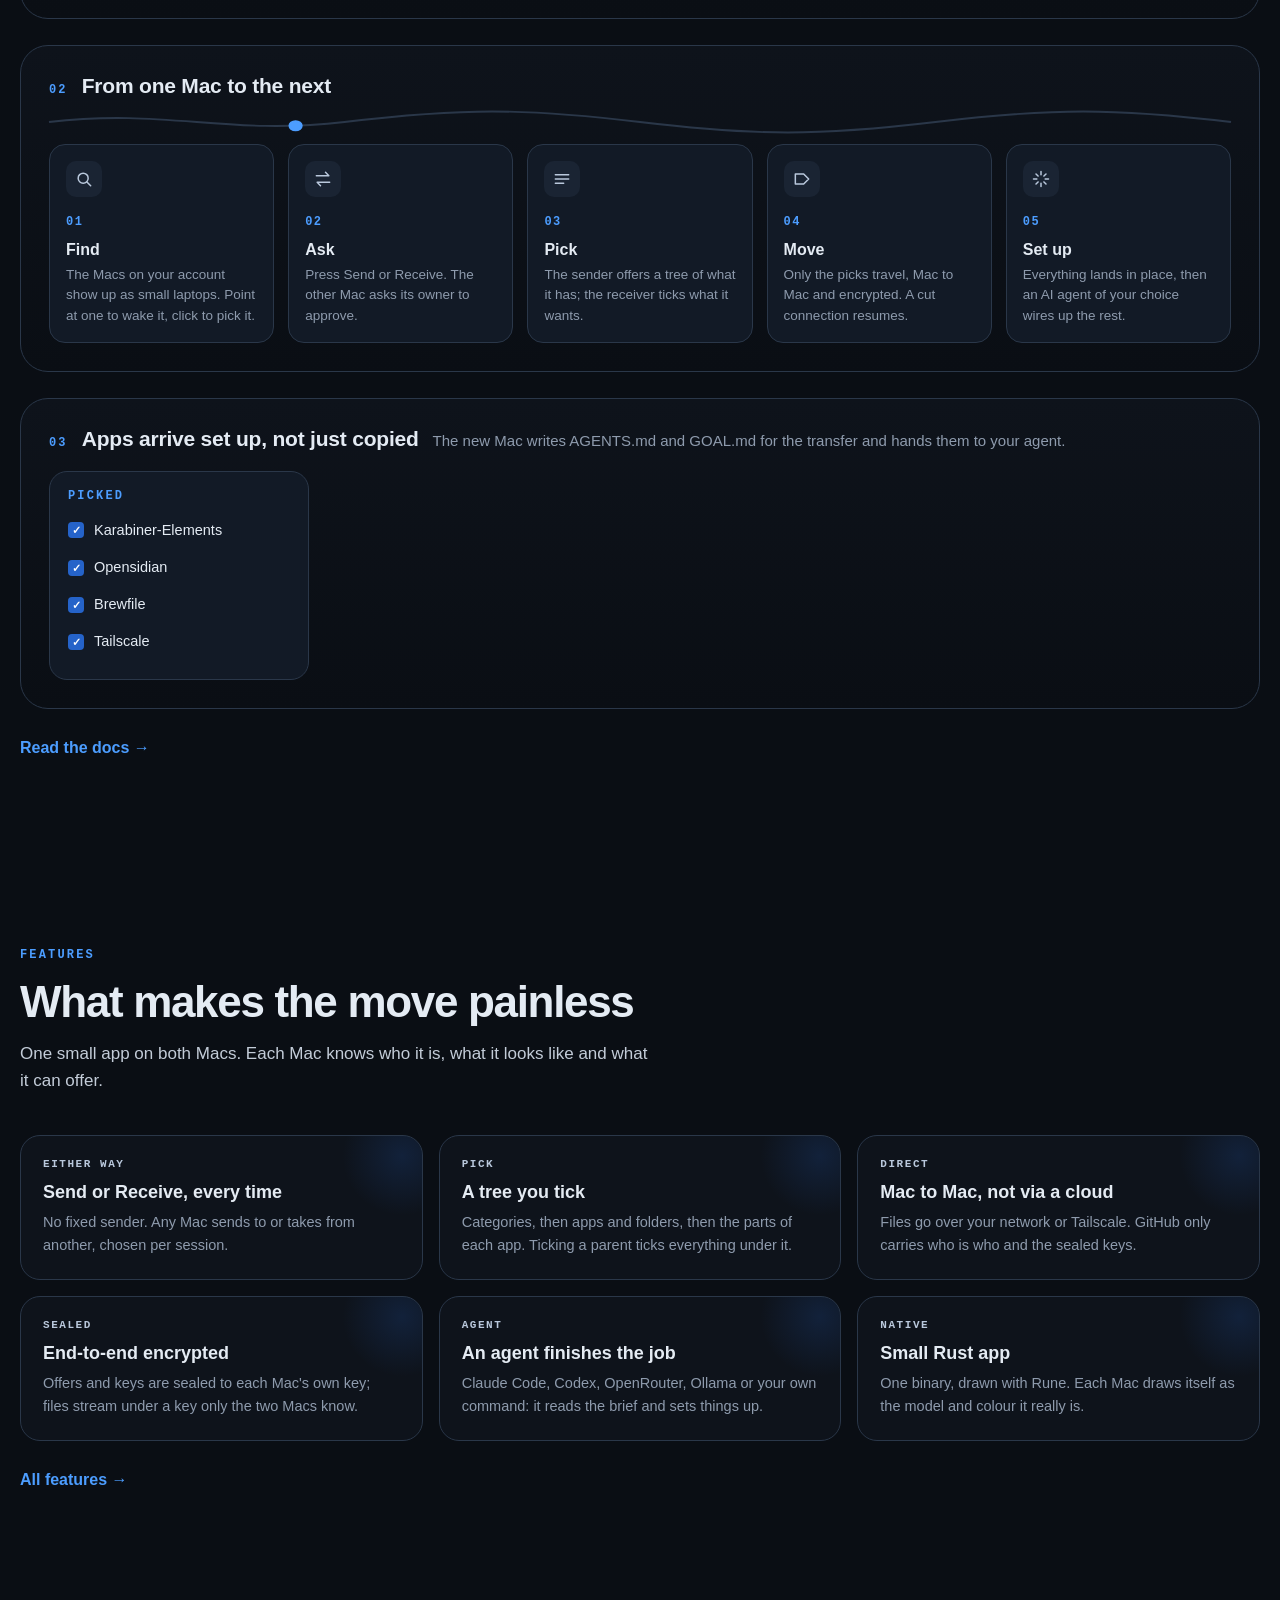
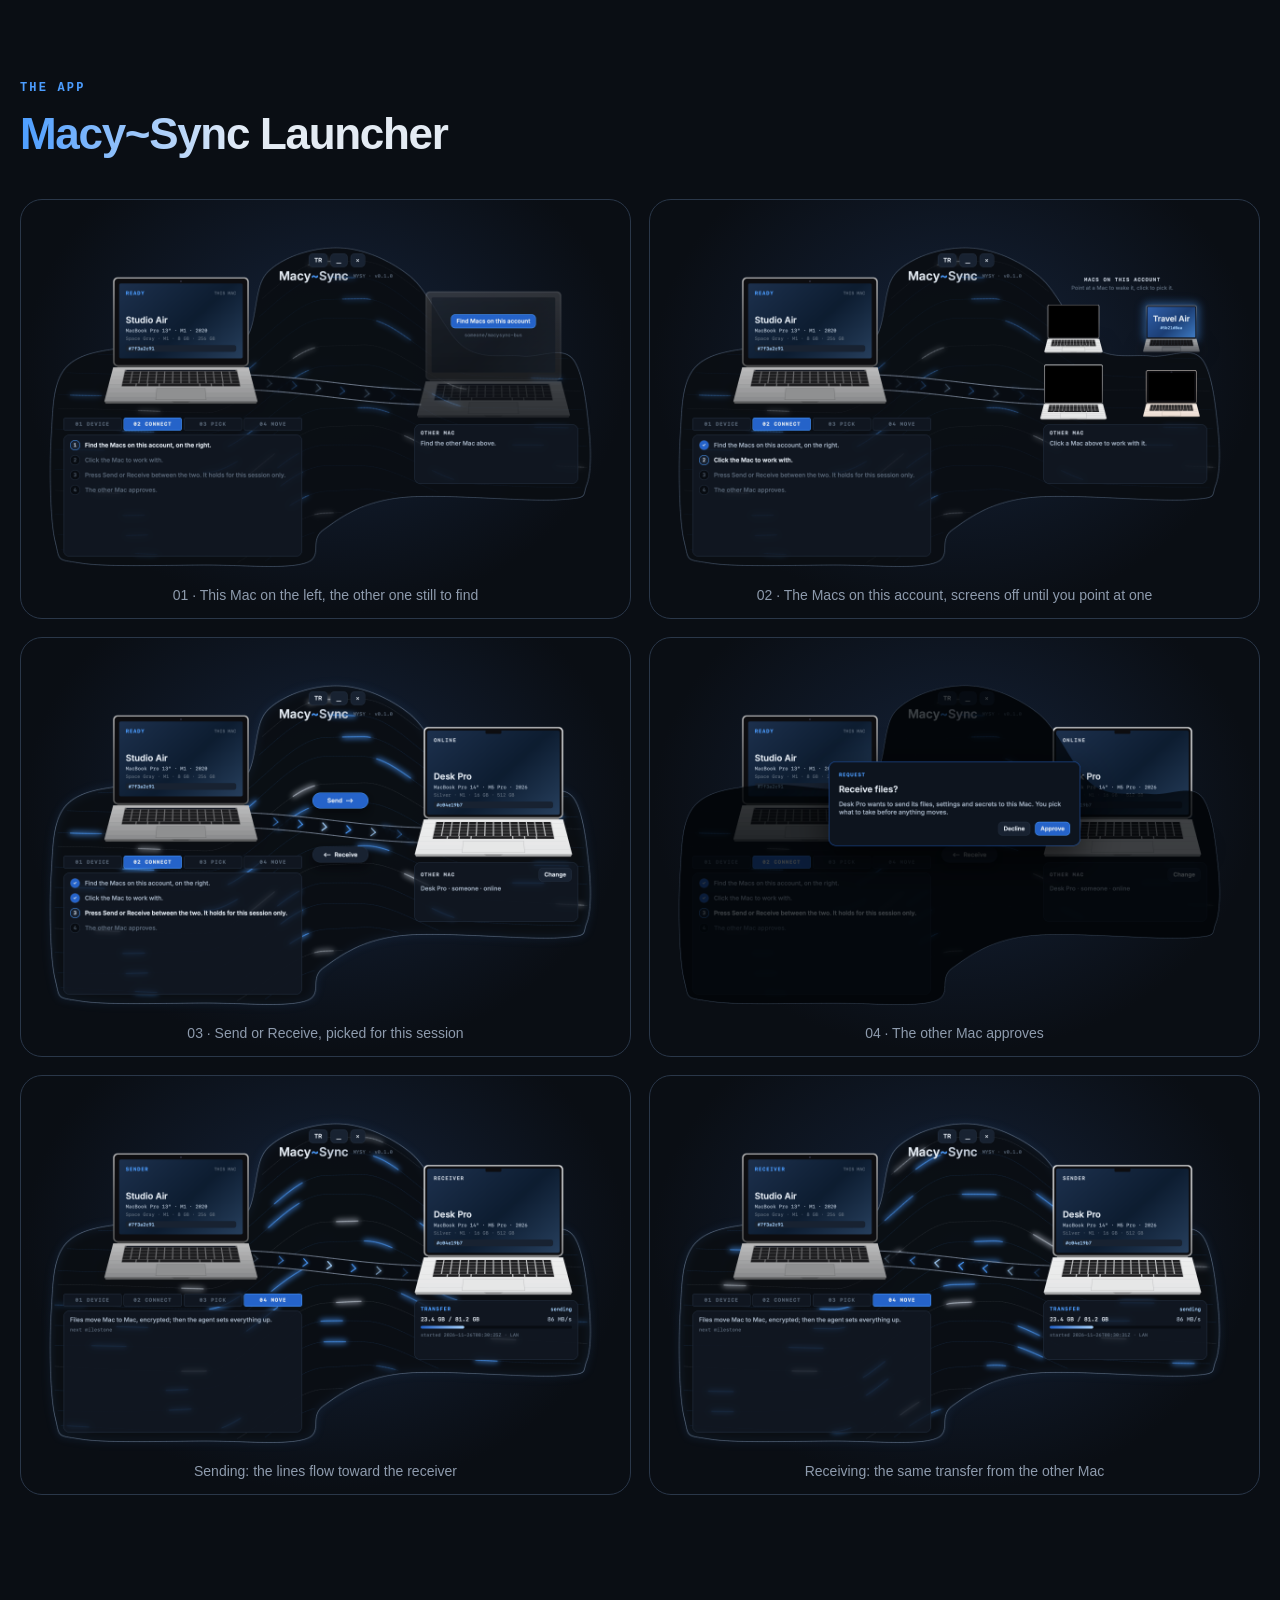
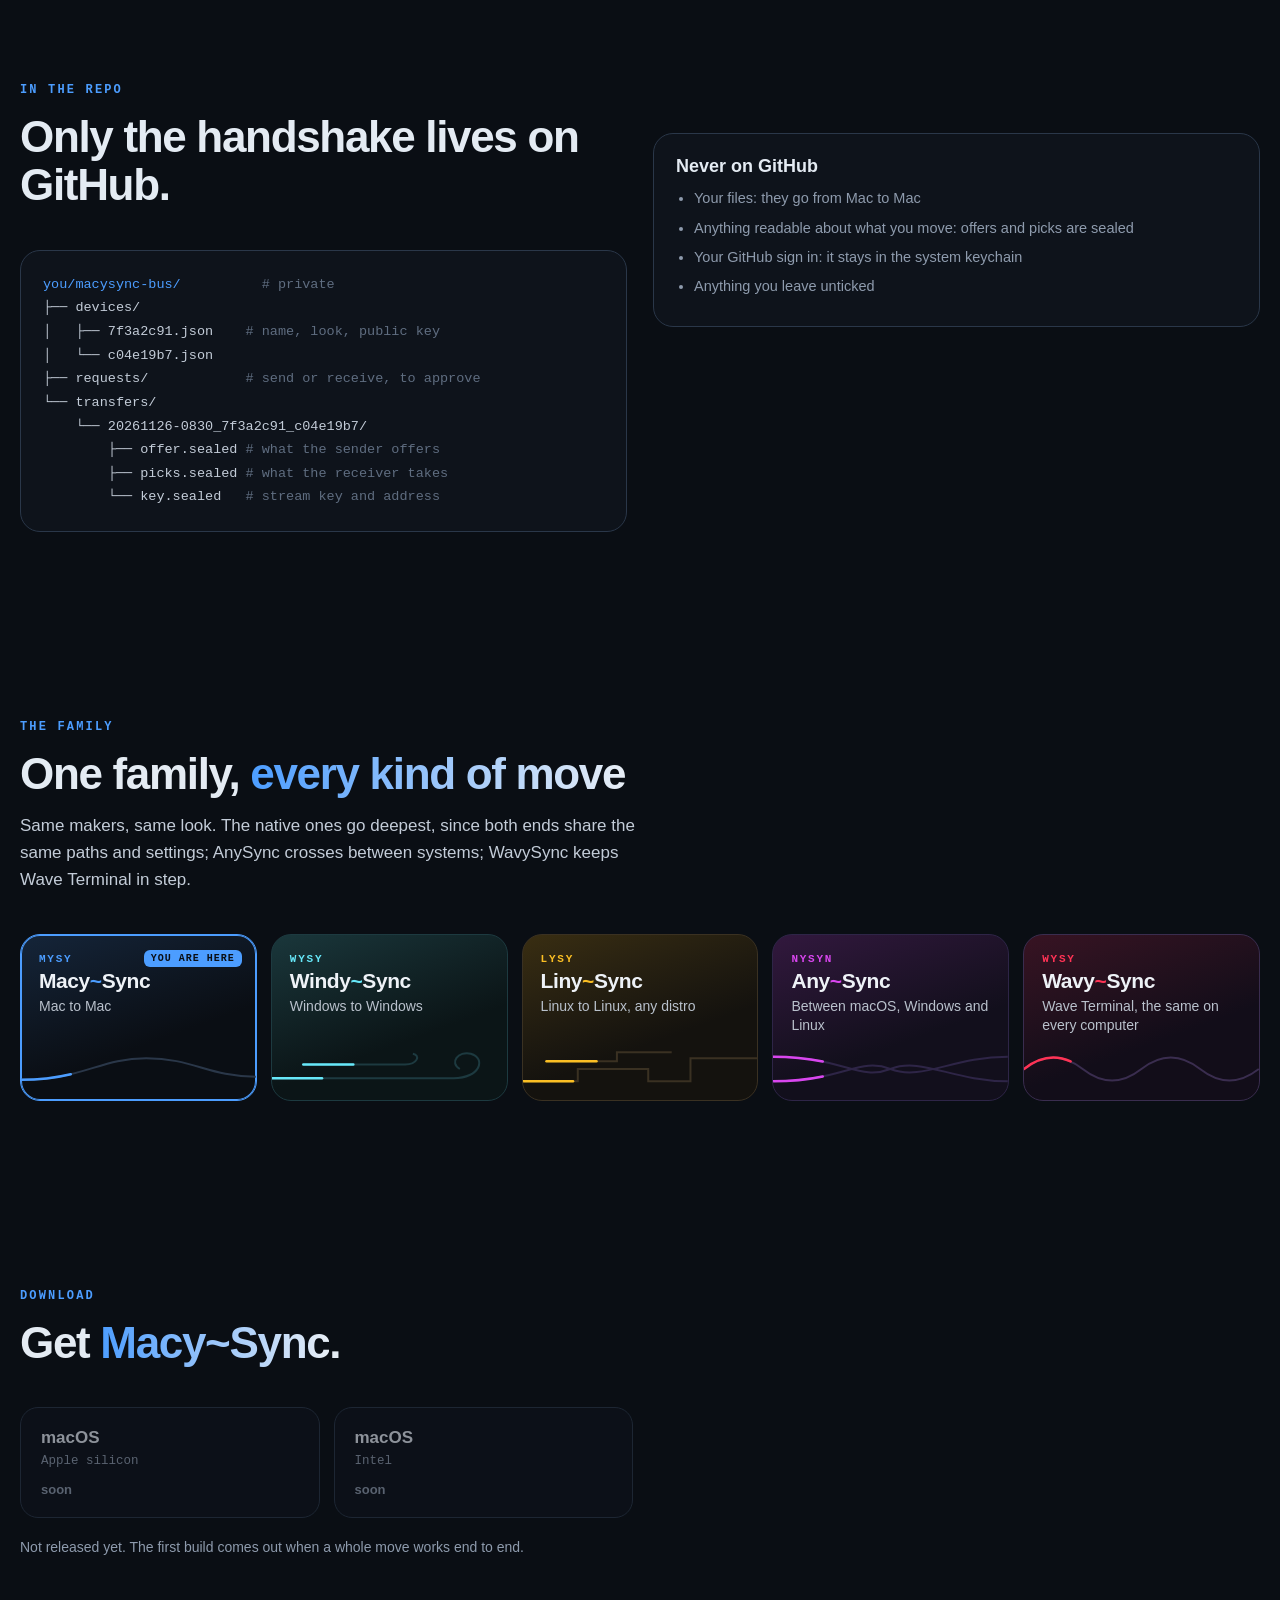
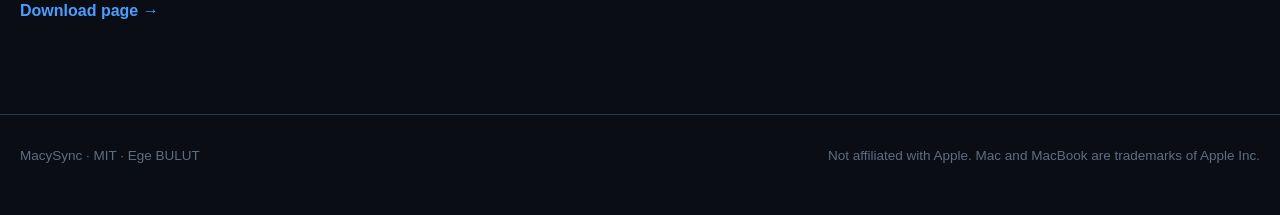
==== commit 58dc32f5: "Site: a family section linking MacySync, WindySync, LinySync, AnySync and WavySync" ====
--- a/site/index.html
+++ b/site/index.html
@@ -204,6 +204,21 @@
   </div>
 </section>
 
+<section id="family">
+  <div class="wrap">
+    <span class="caps" data-i="fam.k">The family</span>
+    <h2 data-i="fam.h">One family, <em>every kind of move</em></h2>
+    <p class="sub" data-i="fam.p">Same makers, same look. The native ones go deepest, since both ends share the same paths and settings; AnySync crosses between systems; WavySync keeps Wave Terminal in step.</p>
+    <div class="fam">
+      <a class="fm here" href="https://macysync.vercel.app/" style="--fa:#4c9dff;--fbg:#0a0e14;--fe:#2a3749"><svg viewBox="0 0 300 60" preserveAspectRatio="none" aria-hidden="true"><path class="fb" d="M0 44 C 80 44 100 16 160 16 S 240 40 300 40"/><path class="fr" style="animation-delay:-0.0s" d="M0 44 C 80 44 100 16 160 16 S 240 40 300 40"/></svg><span class="fk">MYSY</span><b>Macy<i>~</i>Sync</b><span class="fl" data-i="fam.macysync">Mac to Mac</span><span class="fh" data-i="fam.here">you are here</span></a>
+      <a class="fm" href="https://windysync.vercel.app/" style="--fa:#67e8f9;--fbg:#0b1517;--fe:#1d3a40"><svg viewBox="0 0 300 60" preserveAspectRatio="none" aria-hidden="true"><path class="fb" d="M0 42 H 232 C 266 42 274 16 254 10 C 238 6 226 22 240 30"/><path class="fr" style="animation-delay:-0.0s" d="M0 42 H 232 C 266 42 274 16 254 10 C 238 6 226 22 240 30"/><path class="fb" d="M40 24 H 170 C 186 24 190 12 180 10"/><path class="fr" style="animation-delay:-1.3s" d="M40 24 H 170 C 186 24 190 12 180 10"/></svg><span class="fk">WYSY</span><b>Windy<i>~</i>Sync</b><span class="fl" data-i="fam.windysync">Windows to Windows</span></a>
+      <a class="fm" href="https://linysync.vercel.app/" style="--fa:#fbbf24;--fbg:#14120e;--fe:#3a3122"><svg viewBox="0 0 300 60" preserveAspectRatio="none" aria-hidden="true"><path class="fb" d="M0 46 H 70 V 30 H 160 V 46 H 214 V 16 H 300"/><path class="fr" style="animation-delay:-0.0s" d="M0 46 H 70 V 30 H 160 V 46 H 214 V 16 H 300"/><path class="fb" d="M30 20 H 120 V 8 H 190"/><path class="fr" style="animation-delay:-1.3s" d="M30 20 H 120 V 8 H 190"/></svg><span class="fk">LYSY</span><b>Liny<i>~</i>Sync</b><span class="fl" data-i="fam.linysync">Linux to Linux, any distro</span></a>
+      <a class="fm" href="https://anysync.vercel.app/" style="--fa:#d946ef;--fbg:#120f1c;--fe:#2e2547"><svg viewBox="0 0 300 60" preserveAspectRatio="none" aria-hidden="true"><path class="fb" d="M0 46 C 90 46 110 14 150 30 S 230 14 300 14"/><path class="fr" style="animation-delay:-0.0s" d="M0 46 C 90 46 110 14 150 30 S 230 14 300 14"/><path class="fb" d="M0 14 C 90 14 110 46 150 30 S 230 46 300 46"/><path class="fr" style="animation-delay:-1.3s" d="M0 14 C 90 14 110 46 150 30 S 230 46 300 46"/></svg><span class="fk">NYSYN</span><b>Any<i>~</i>Sync</b><span class="fl" data-i="fam.anysync">Between macOS, Windows and Linux</span></a>
+      <a class="fm" href="https://wavysync.vercel.app/" style="--fa:#ff3355;--fbg:#120d19;--fe:#3a2d4f"><svg viewBox="0 0 300 60" preserveAspectRatio="none" aria-hidden="true"><path class="fb" d="M0 30 C 25 10 50 10 75 30 S 125 50 150 30 S 200 10 225 30 S 275 50 300 30"/><path class="fr" style="animation-delay:-0.0s" d="M0 30 C 25 10 50 10 75 30 S 125 50 150 30 S 200 10 225 30 S 275 50 300 30"/></svg><span class="fk">WYSY</span><b>Wavy<i>~</i>Sync</b><span class="fl" data-i="fam.wavysync">Wave Terminal, the same on every computer</span></a>
+    </div>
+  </div>
+</section>
+
 <section id="download">
   <div class="wrap">
     <span class="caps" data-i="dl.k">Download</span>
--- a/site/site.css
+++ b/site/site.css
@@ -293,3 +293,19 @@
 .os.off { opacity: .6; cursor: default; }
 .os.off:hover { transform: none; border-color: var(--edge); }
 .os.off i { color: var(--muted); }
+
+/* family: one card per *ySync app, each in its own colours with its own line */
+.fam { display: grid; grid-template-columns: repeat(auto-fit, minmax(168px, 1fr)); gap: 14px; }
+.fm { position: relative; display: flex; flex-direction: column; gap: 4px; min-width: 0; padding: 18px 18px 64px; border-radius: 20px; text-decoration: none; color: #eef2f7; background: linear-gradient(160deg, color-mix(in srgb, var(--fa) 16%, var(--fbg)), var(--fbg) 62%); border: 1px solid var(--fe); overflow: hidden; transition: transform .25s, border-color .25s, box-shadow .25s; }
+.fm:hover { transform: translateY(-4px); border-color: var(--fa); box-shadow: 0 18px 40px -20px var(--fa); }
+.fm.here { border-color: var(--fa); box-shadow: inset 0 0 0 1px var(--fa); }
+.fm svg { position: absolute; left: 0; bottom: 8px; width: 100%; height: 46px; overflow: visible; }
+.fm .fb { fill: none; stroke: var(--fe); stroke-width: 2; vector-effect: non-scaling-stroke; }
+.fm .fr { fill: none; stroke: var(--fa); stroke-width: 2.5; stroke-linecap: round; stroke-linejoin: round; vector-effect: non-scaling-stroke; stroke-dasharray: 50 700; animation: famflow 3.4s linear infinite; }
+@keyframes famflow { from { stroke-dashoffset: 750; } to { stroke-dashoffset: 0; } }
+.fm .fk { font: 700 11px ui-monospace, Menlo, Consolas, monospace; letter-spacing: .16em; color: var(--fa); }
+.fm b { font: 800 21px/1.15 Inter, ui-sans-serif, -apple-system, "Segoe UI", Roboto, sans-serif; letter-spacing: -.02em; }
+.fm b i { font-style: normal; color: var(--fa); }
+.fm .fl { color: #b9c1cc; font-size: 14px; line-height: 1.4; }
+.fm .fh { position: absolute; top: 15px; right: 14px; font: 700 10px ui-monospace, Menlo, Consolas, monospace; letter-spacing: .1em; text-transform: uppercase; color: var(--fbg); background: var(--fa); padding: 3px 7px; border-radius: 6px; }
+@media (prefers-reduced-motion: reduce) { .fm .fr { animation: none; } }
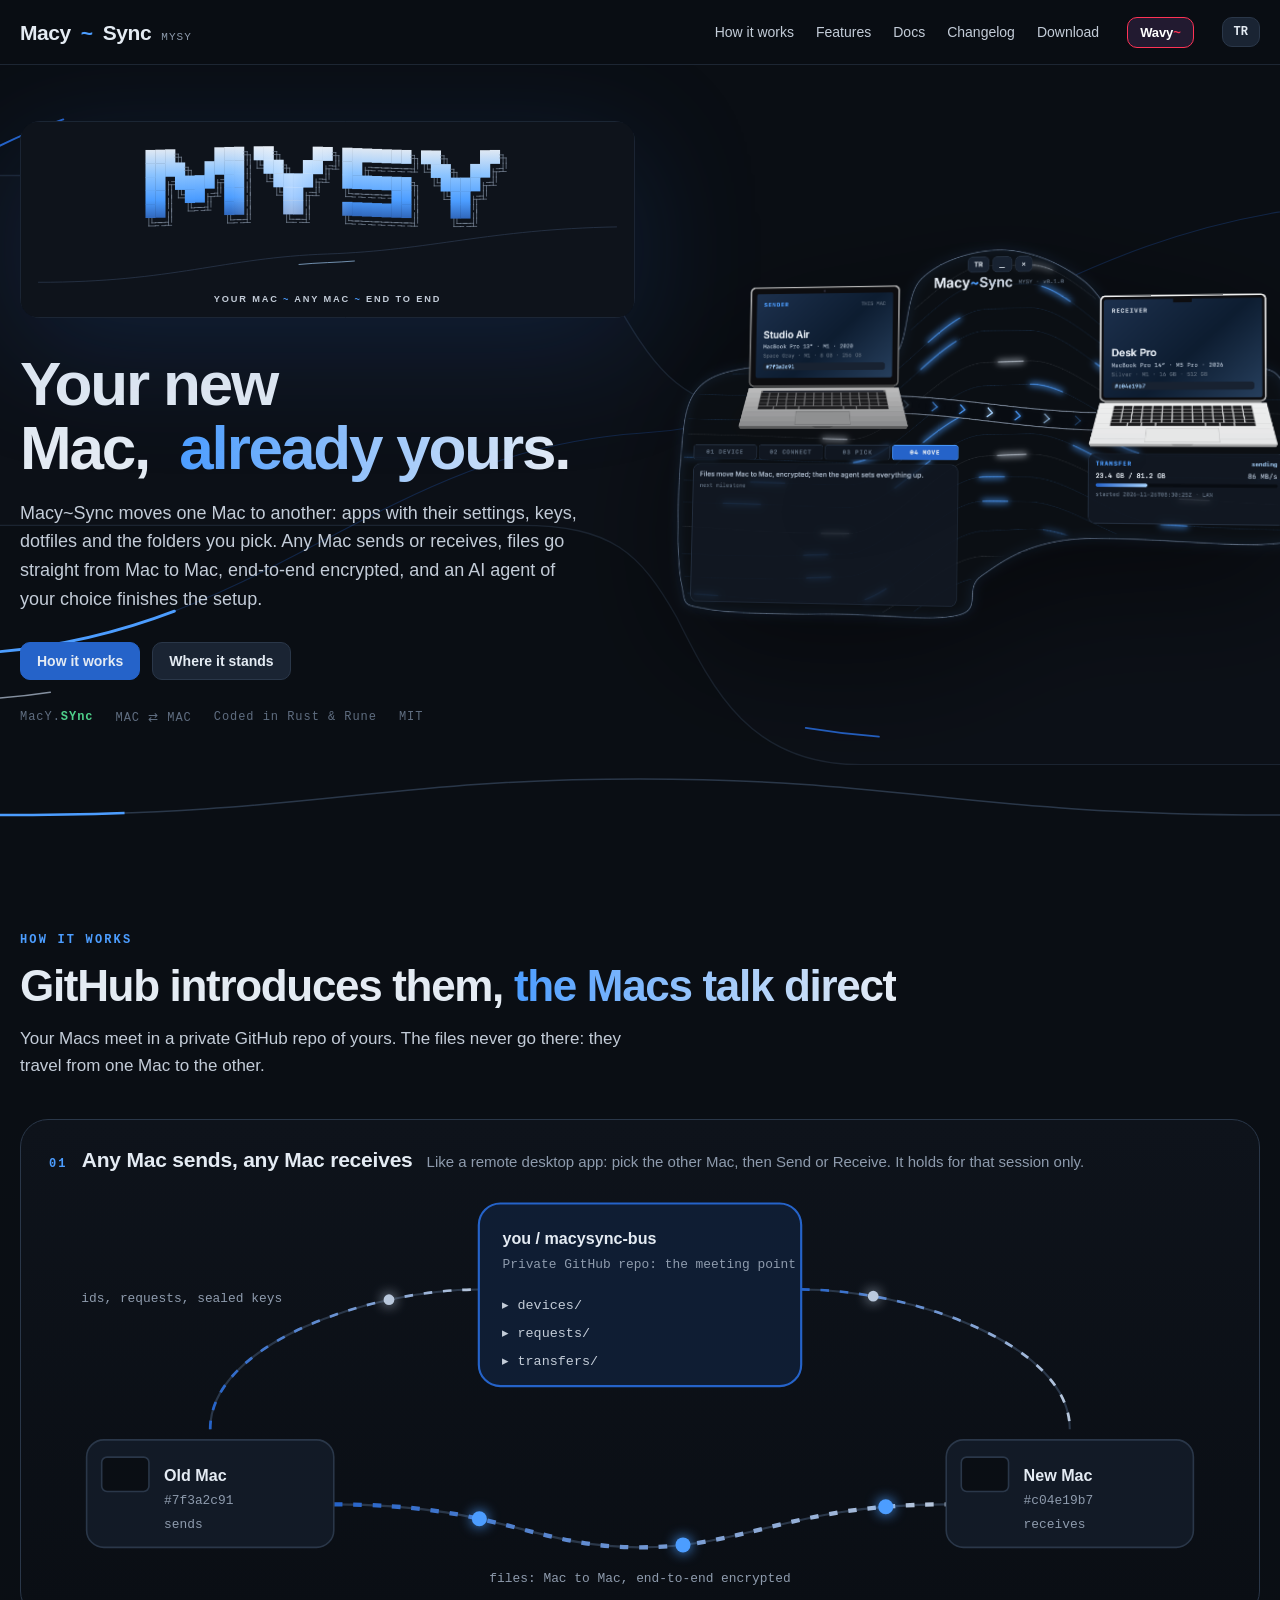
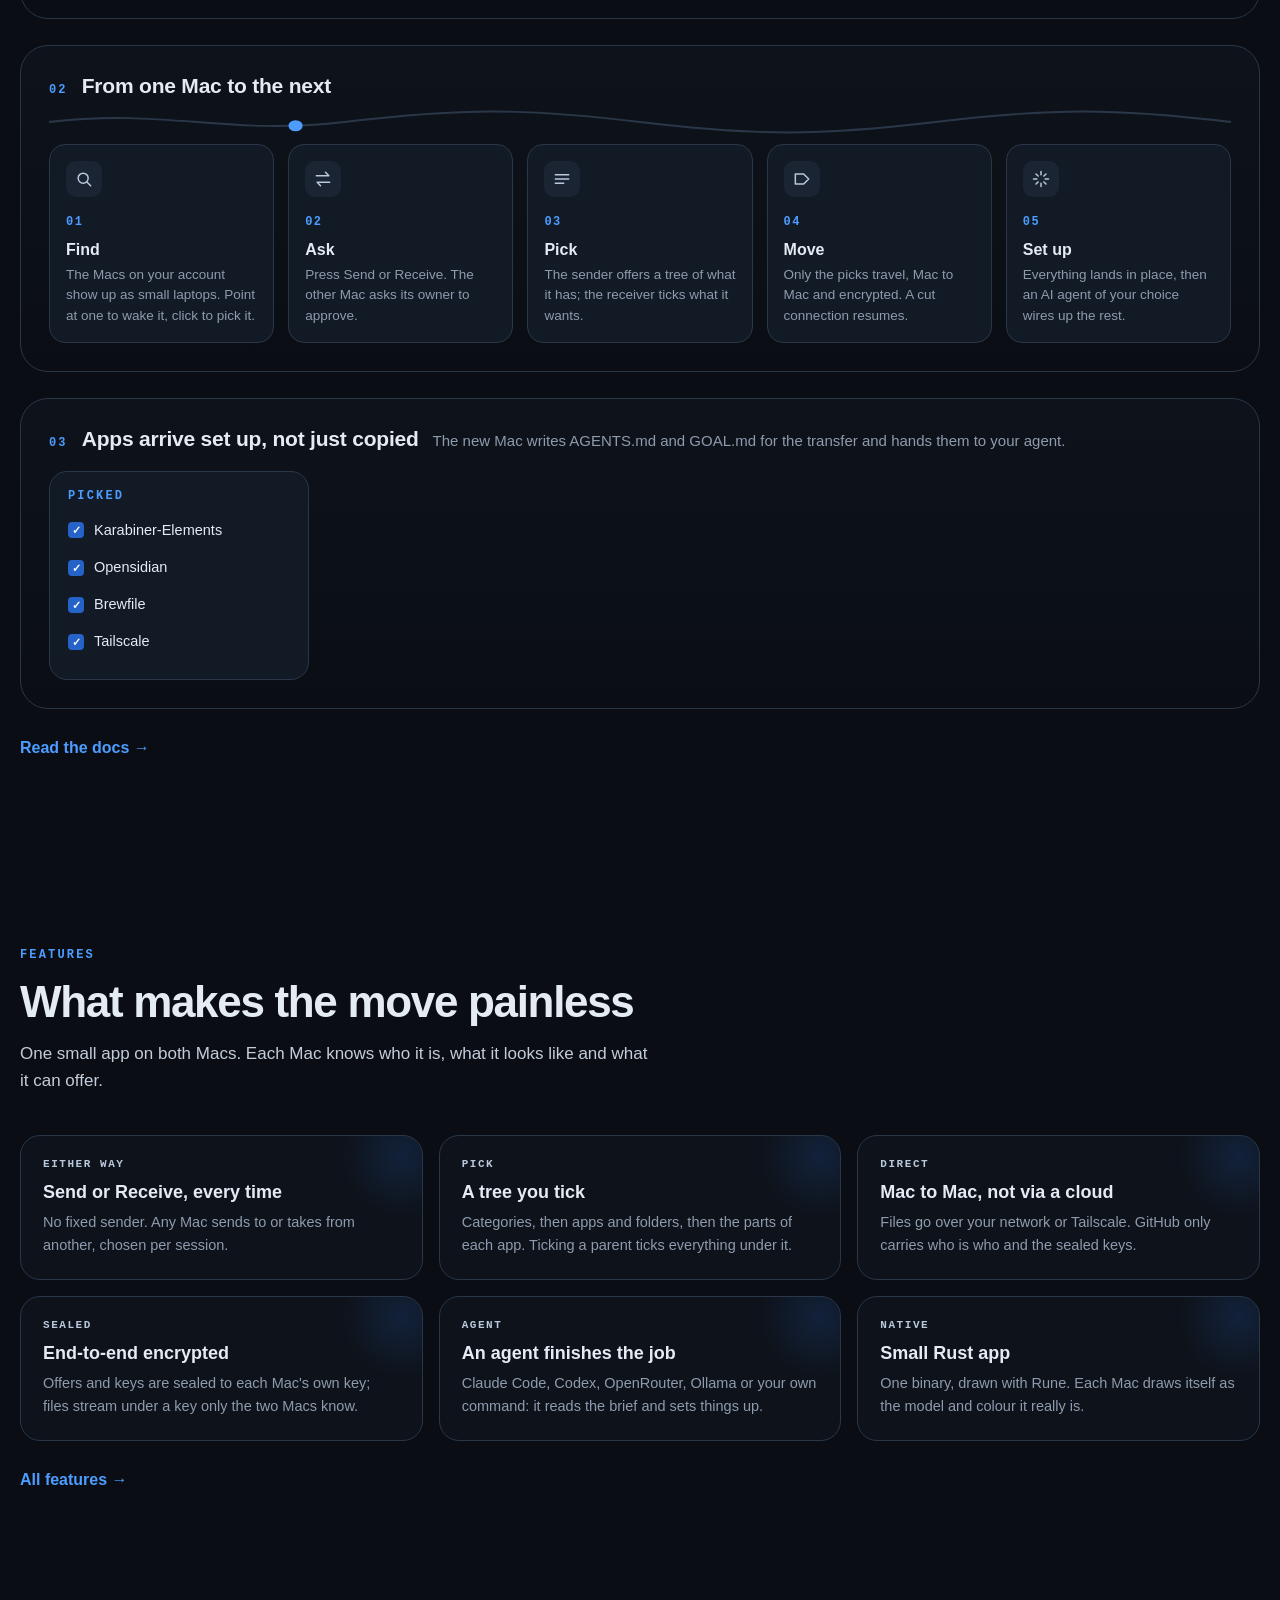
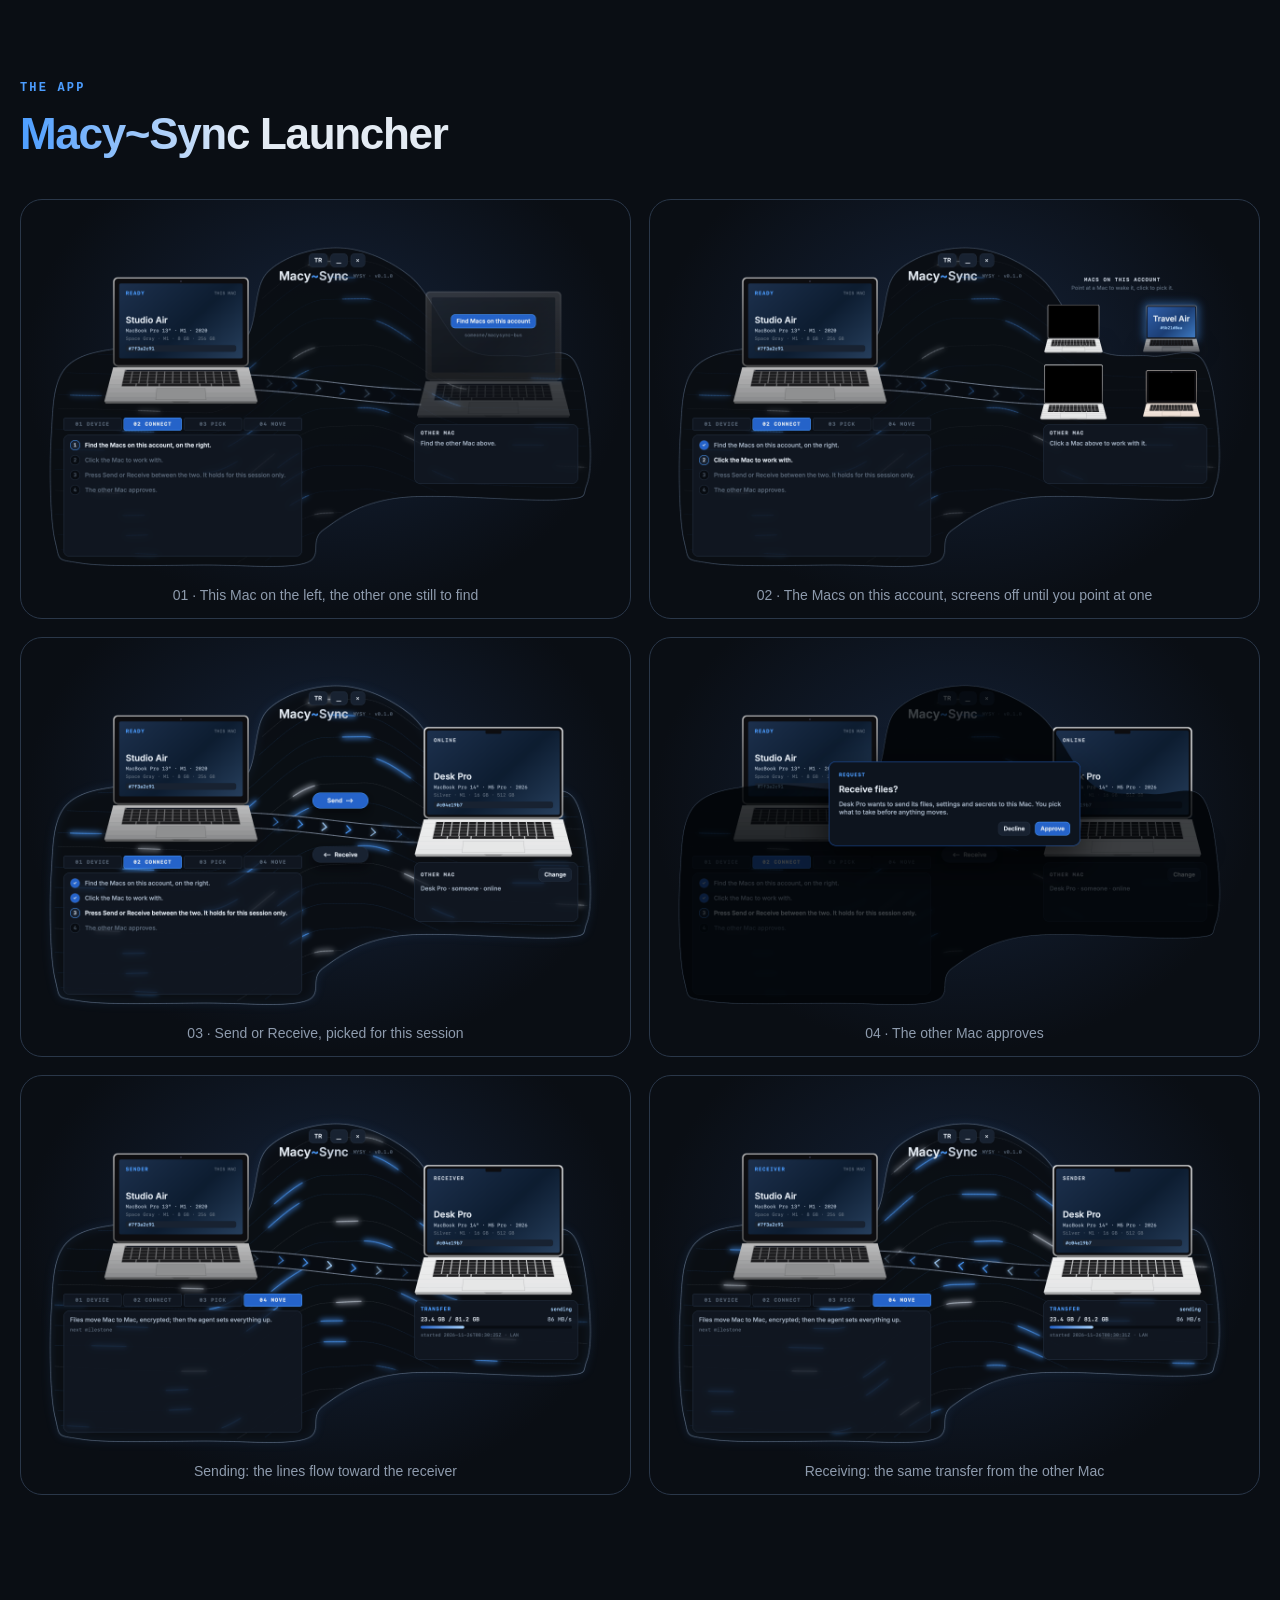
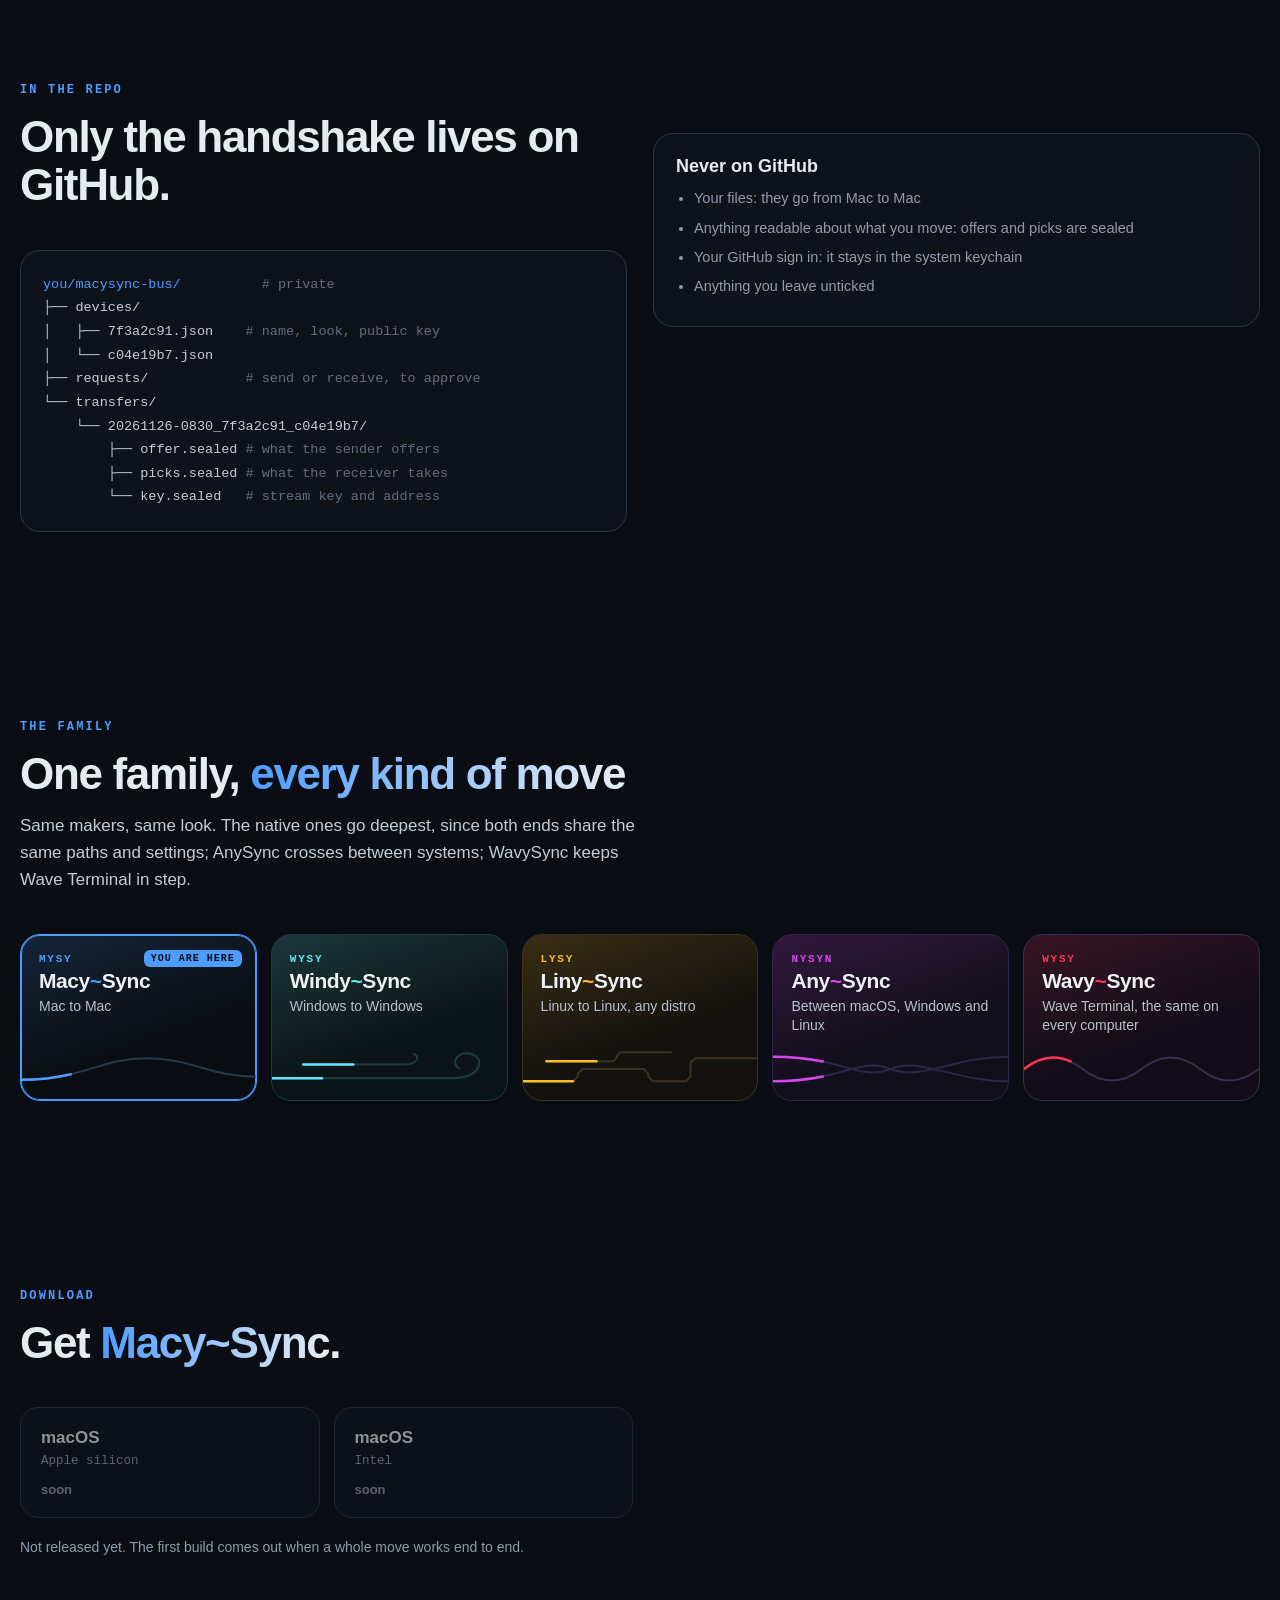
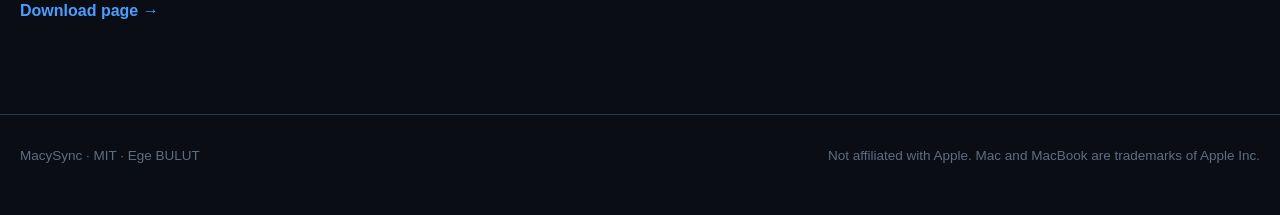
==== commit 426165a4: "Site: LinySync's family card traces cut at 45 degrees, like its window" ====
--- a/site/index.html
+++ b/site/index.html
@@ -212,7 +212,7 @@
     <div class="fam">
       <a class="fm here" href="https://macysync.vercel.app/" style="--fa:#4c9dff;--fbg:#0a0e14;--fe:#2a3749"><svg viewBox="0 0 300 60" preserveAspectRatio="none" aria-hidden="true"><path class="fb" d="M0 44 C 80 44 100 16 160 16 S 240 40 300 40"/><path class="fr" style="animation-delay:-0.0s" d="M0 44 C 80 44 100 16 160 16 S 240 40 300 40"/></svg><span class="fk">MYSY</span><b>Macy<i>~</i>Sync</b><span class="fl" data-i="fam.macysync">Mac to Mac</span><span class="fh" data-i="fam.here">you are here</span></a>
       <a class="fm" href="https://windysync.vercel.app/" style="--fa:#67e8f9;--fbg:#0b1517;--fe:#1d3a40"><svg viewBox="0 0 300 60" preserveAspectRatio="none" aria-hidden="true"><path class="fb" d="M0 42 H 232 C 266 42 274 16 254 10 C 238 6 226 22 240 30"/><path class="fr" style="animation-delay:-0.0s" d="M0 42 H 232 C 266 42 274 16 254 10 C 238 6 226 22 240 30"/><path class="fb" d="M40 24 H 170 C 186 24 190 12 180 10"/><path class="fr" style="animation-delay:-1.3s" d="M40 24 H 170 C 186 24 190 12 180 10"/></svg><span class="fk">WYSY</span><b>Windy<i>~</i>Sync</b><span class="fl" data-i="fam.windysync">Windows to Windows</span></a>
-      <a class="fm" href="https://linysync.vercel.app/" style="--fa:#fbbf24;--fbg:#14120e;--fe:#3a3122"><svg viewBox="0 0 300 60" preserveAspectRatio="none" aria-hidden="true"><path class="fb" d="M0 46 H 70 V 30 H 160 V 46 H 214 V 16 H 300"/><path class="fr" style="animation-delay:-0.0s" d="M0 46 H 70 V 30 H 160 V 46 H 214 V 16 H 300"/><path class="fb" d="M30 20 H 120 V 8 H 190"/><path class="fr" style="animation-delay:-1.3s" d="M30 20 H 120 V 8 H 190"/></svg><span class="fk">LYSY</span><b>Liny<i>~</i>Sync</b><span class="fl" data-i="fam.linysync">Linux to Linux, any distro</span></a>
+      <a class="fm" href="https://linysync.vercel.app/" style="--fa:#fbbf24;--fbg:#14120e;--fe:#3a3122"><svg viewBox="0 0 300 60" preserveAspectRatio="none" aria-hidden="true"><path class="fb" d="M 0 46 L 64 46 L 70 40 L 70 36 L 76 30 L 154 30 L 160 36 L 160 40 L 166 46 L 208 46 L 214 40 L 214 22 L 220 16 L 300 16"/><path class="fr" style="animation-delay:-0.0s" d="M 0 46 L 64 46 L 70 40 L 70 36 L 76 30 L 154 30 L 160 36 L 160 40 L 166 46 L 208 46 L 214 40 L 214 22 L 220 16 L 300 16"/><path class="fb" d="M 30 20 L 115 20 L 120 15 L 120 13 L 125 8 L 190 8"/><path class="fr" style="animation-delay:-1.3s" d="M 30 20 L 115 20 L 120 15 L 120 13 L 125 8 L 190 8"/></svg><span class="fk">LYSY</span><b>Liny<i>~</i>Sync</b><span class="fl" data-i="fam.linysync">Linux to Linux, any distro</span></a>
       <a class="fm" href="https://anysync.vercel.app/" style="--fa:#d946ef;--fbg:#120f1c;--fe:#2e2547"><svg viewBox="0 0 300 60" preserveAspectRatio="none" aria-hidden="true"><path class="fb" d="M0 46 C 90 46 110 14 150 30 S 230 14 300 14"/><path class="fr" style="animation-delay:-0.0s" d="M0 46 C 90 46 110 14 150 30 S 230 14 300 14"/><path class="fb" d="M0 14 C 90 14 110 46 150 30 S 230 46 300 46"/><path class="fr" style="animation-delay:-1.3s" d="M0 14 C 90 14 110 46 150 30 S 230 46 300 46"/></svg><span class="fk">NYSYN</span><b>Any<i>~</i>Sync</b><span class="fl" data-i="fam.anysync">Between macOS, Windows and Linux</span></a>
       <a class="fm" href="https://wavysync.vercel.app/" style="--fa:#ff3355;--fbg:#120d19;--fe:#3a2d4f"><svg viewBox="0 0 300 60" preserveAspectRatio="none" aria-hidden="true"><path class="fb" d="M0 30 C 25 10 50 10 75 30 S 125 50 150 30 S 200 10 225 30 S 275 50 300 30"/><path class="fr" style="animation-delay:-0.0s" d="M0 30 C 25 10 50 10 75 30 S 125 50 150 30 S 200 10 225 30 S 275 50 300 30"/></svg><span class="fk">WYSY</span><b>Wavy<i>~</i>Sync</b><span class="fl" data-i="fam.wavysync">Wave Terminal, the same on every computer</span></a>
     </div>
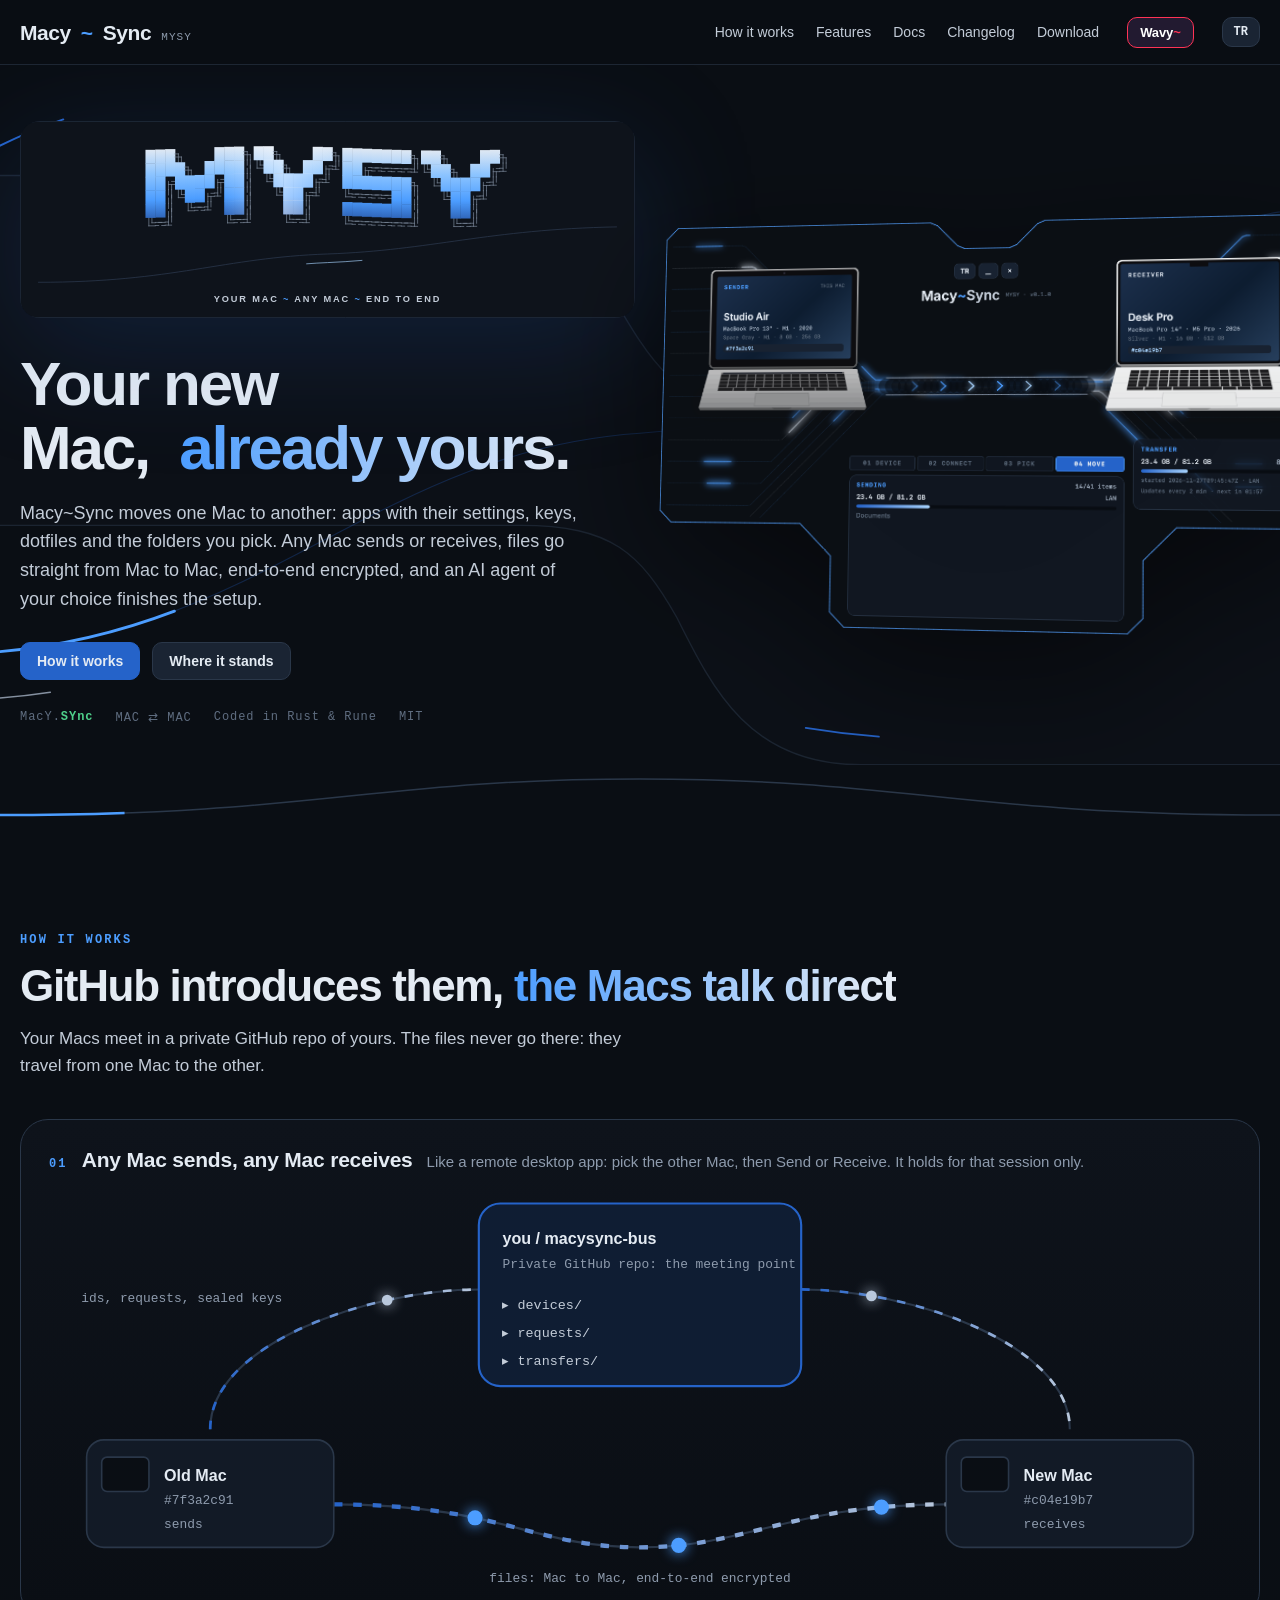
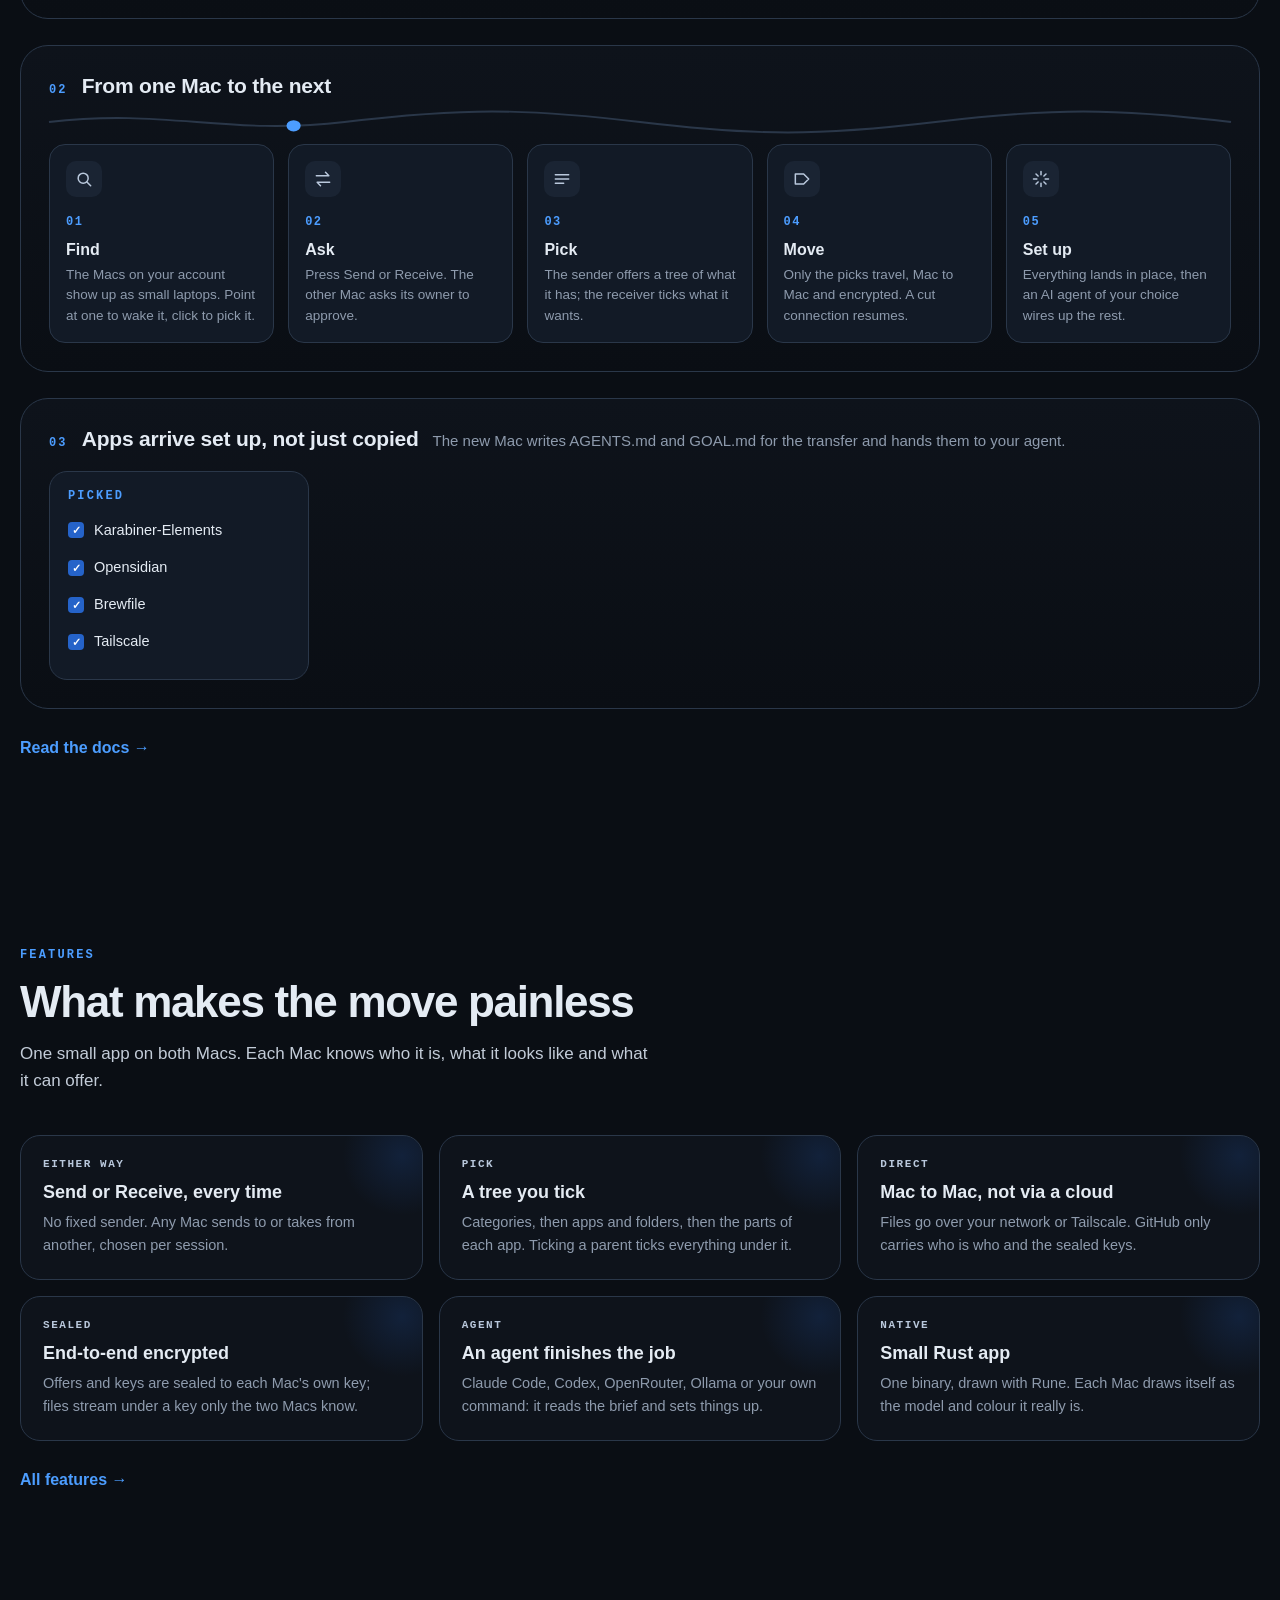
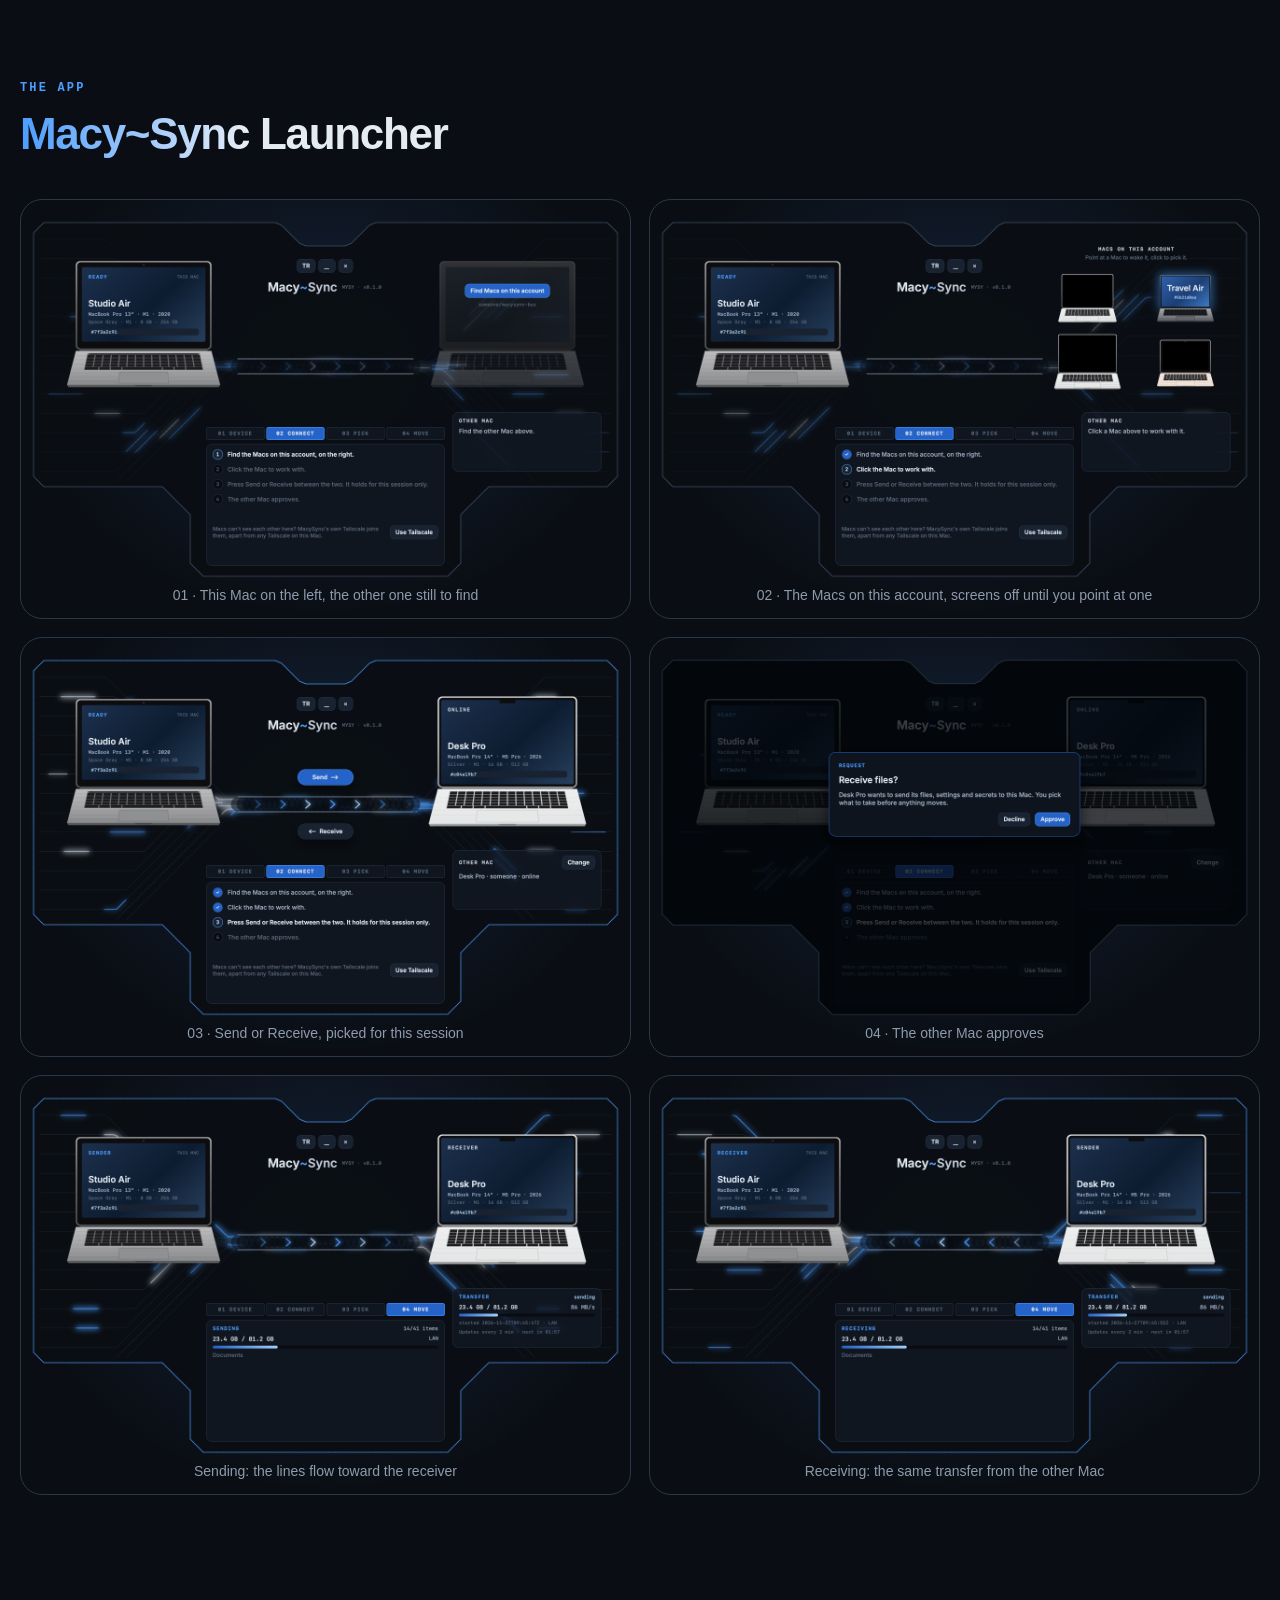
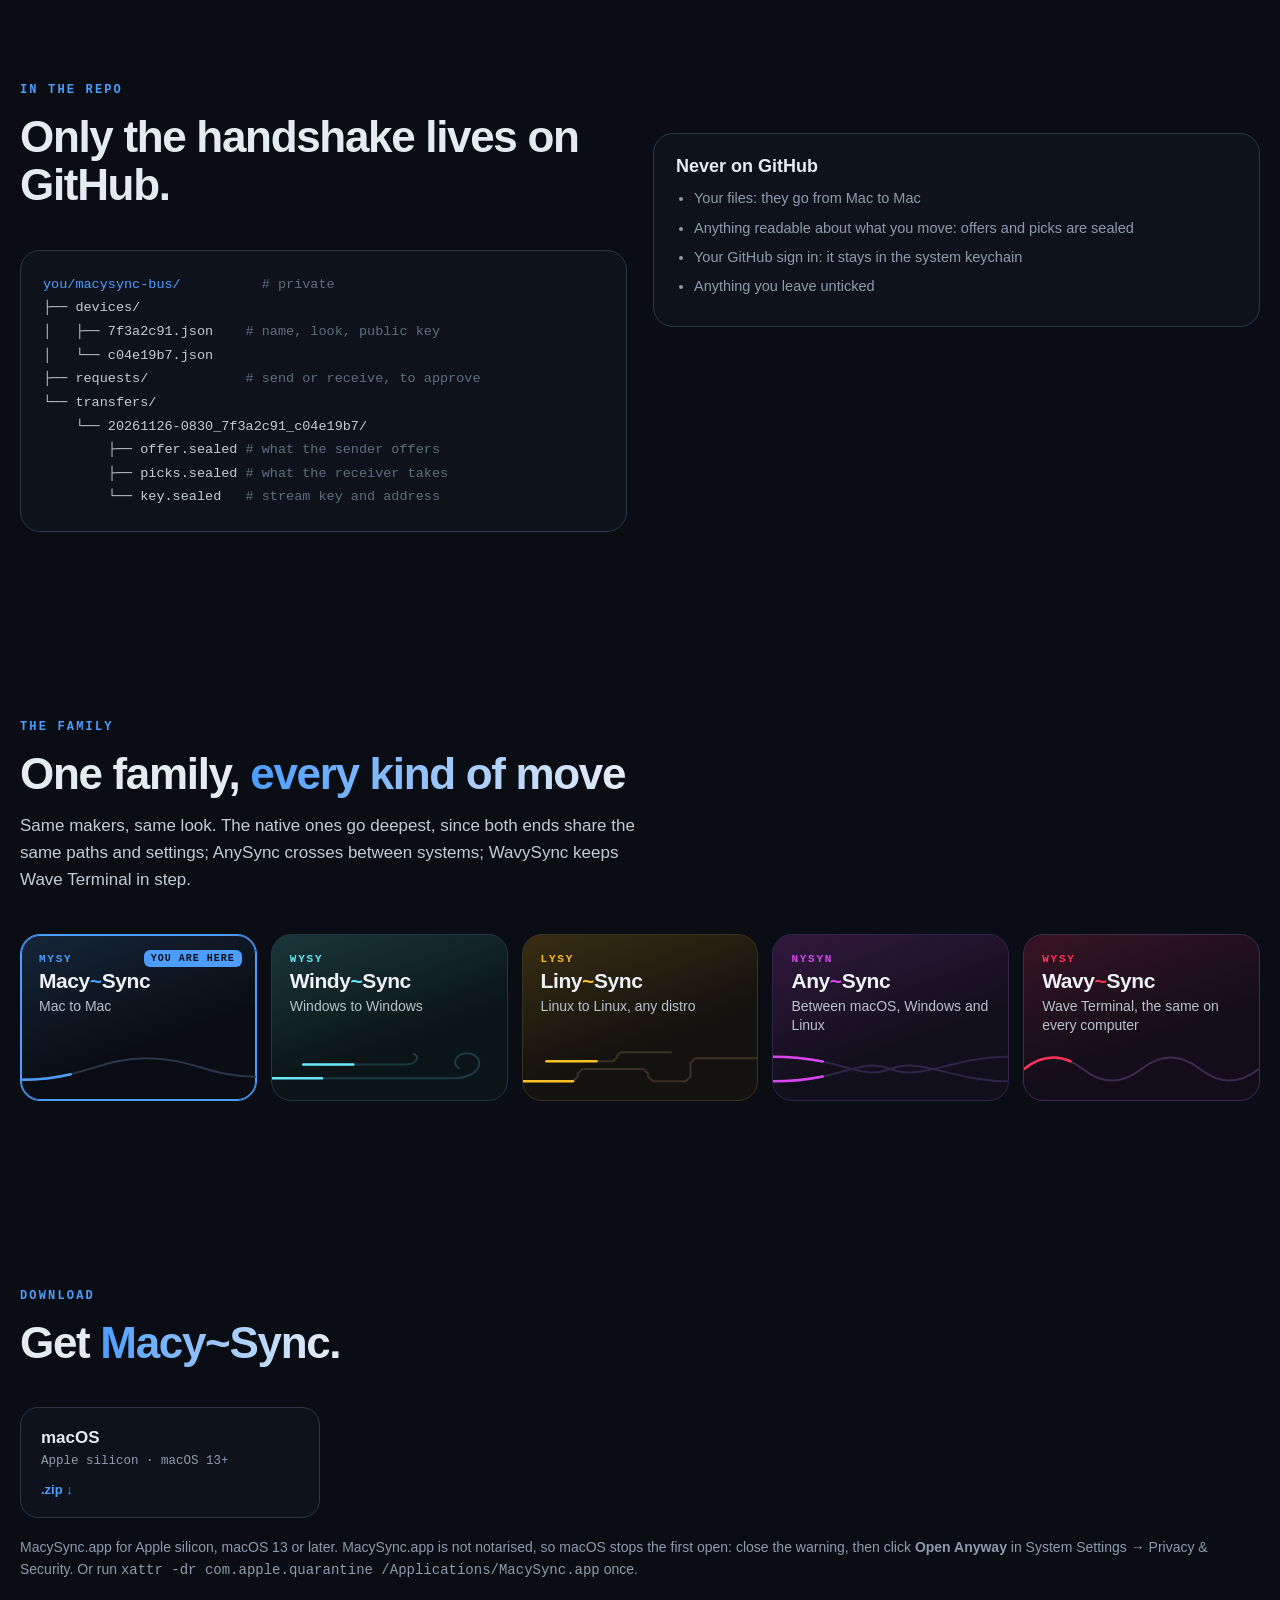
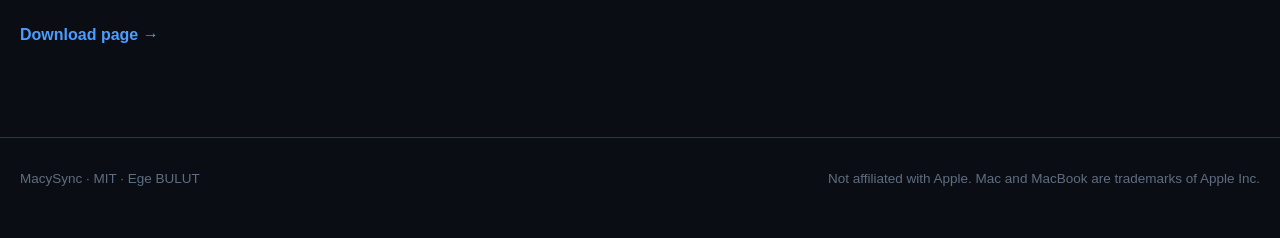
==== commit 2e9f2fde: "Site: 0.1.0 is out for Apple silicon; the download button gets MacySync.app, with the first-open ste" ====
--- a/site/index.html
+++ b/site/index.html
@@ -224,10 +224,9 @@
     <span class="caps" data-i="dl.k">Download</span>
     <h2 data-i="dl.h">Get <em>Macy~Sync</em>.</h2>
     <div class="dl">
-      <div class="os off"><b>macOS</b><span>Apple silicon</span><i data-i="dl.soon">soon</i></div>
-      <div class="os off"><b>macOS</b><span>Intel</span><i data-i="dl.soon2">soon</i></div>
-    </div>
-    <p class="note" data-i="dl.n">Not released yet. The first build comes out when a whole move works end to end.</p>
+      <a class="os" href="https://github.com/Ege-BULUT/MacySync/releases/latest/download/MacySync-macos-arm64.zip"><b>macOS</b><span>Apple silicon · macOS 13+</span><i>.zip ↓</i></a>
+    </div>
+    <p class="note" data-i="dl.n">MacySync.app for Apple silicon, macOS 13 or later. MacySync.app is not notarised, so macOS stops the first open: close the warning, then click <b>Open Anyway</b> in System Settings → Privacy &amp; Security. Or run <code>xattr -dr com.apple.quarantine /Applications/MacySync.app</code> once.</p>
     <a class="more" href="download/" data-i="more.dl">Download page →</a>
   </div>
 </section>
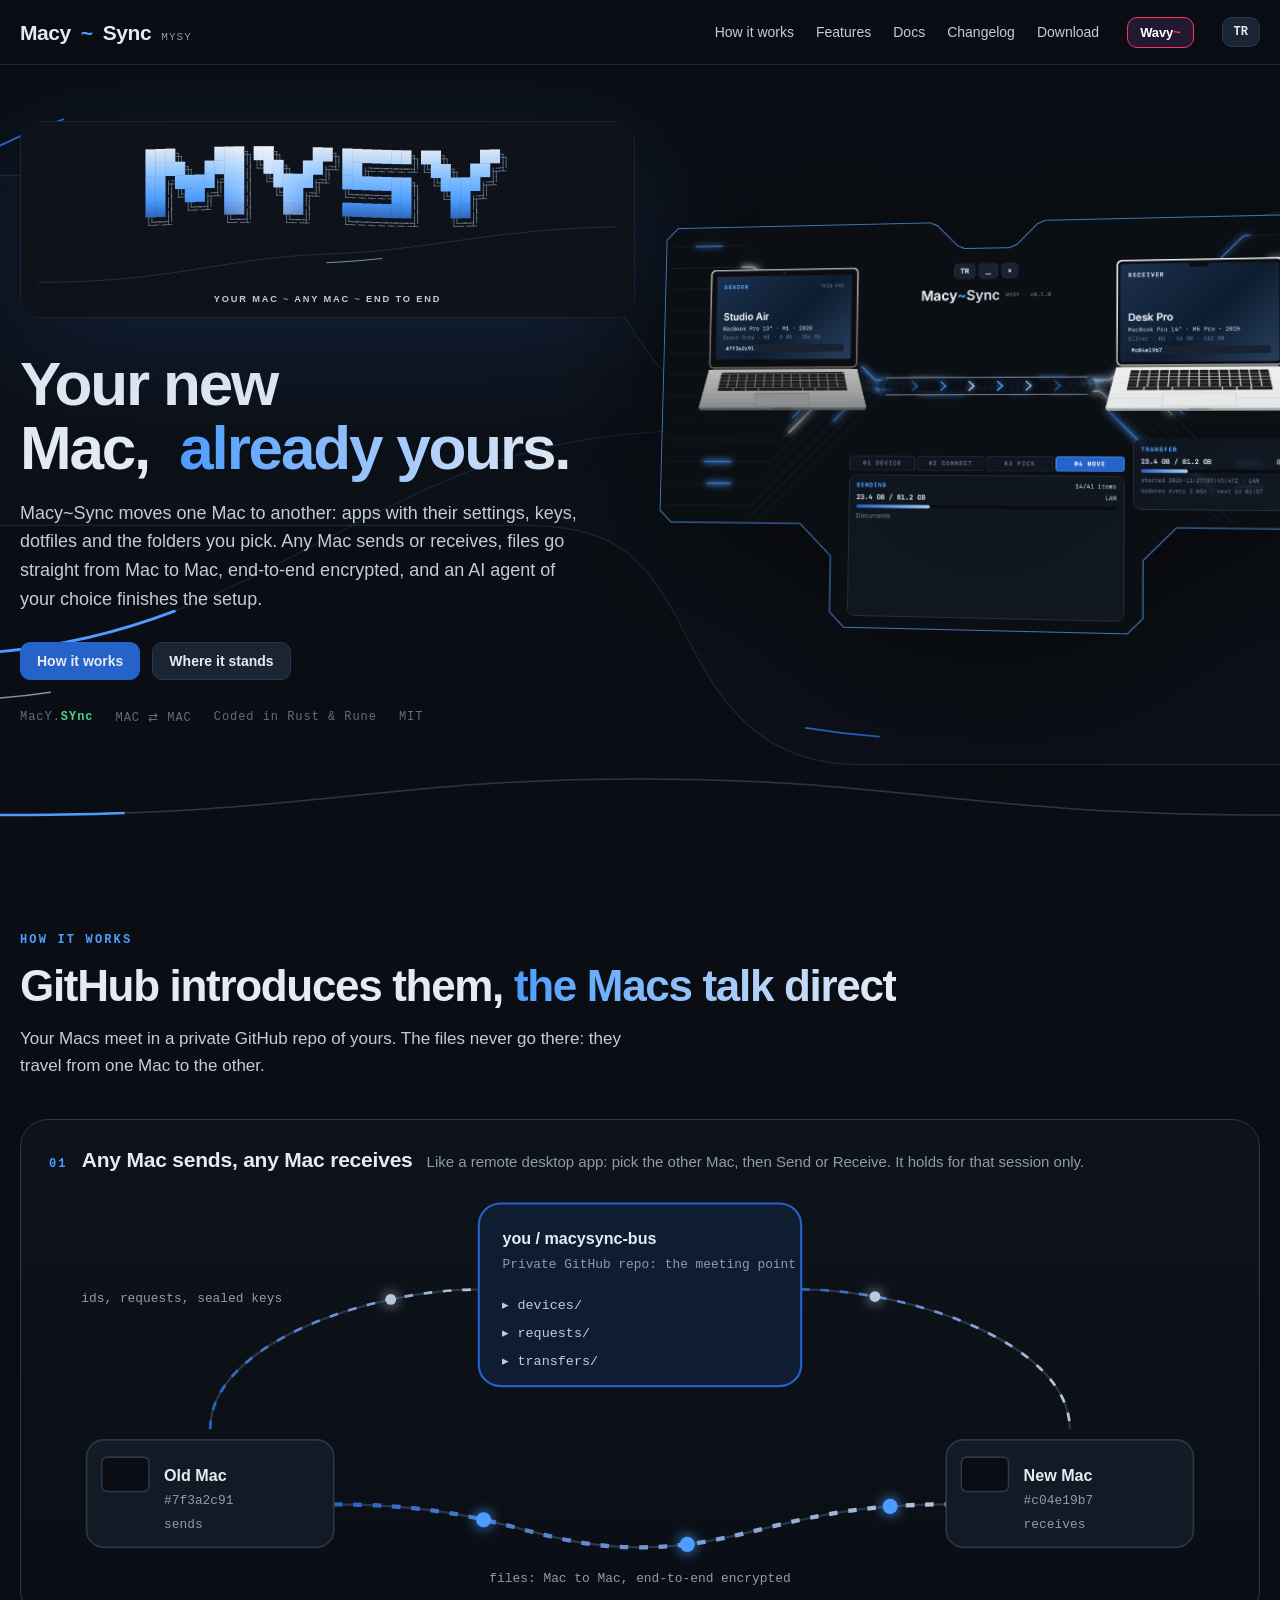
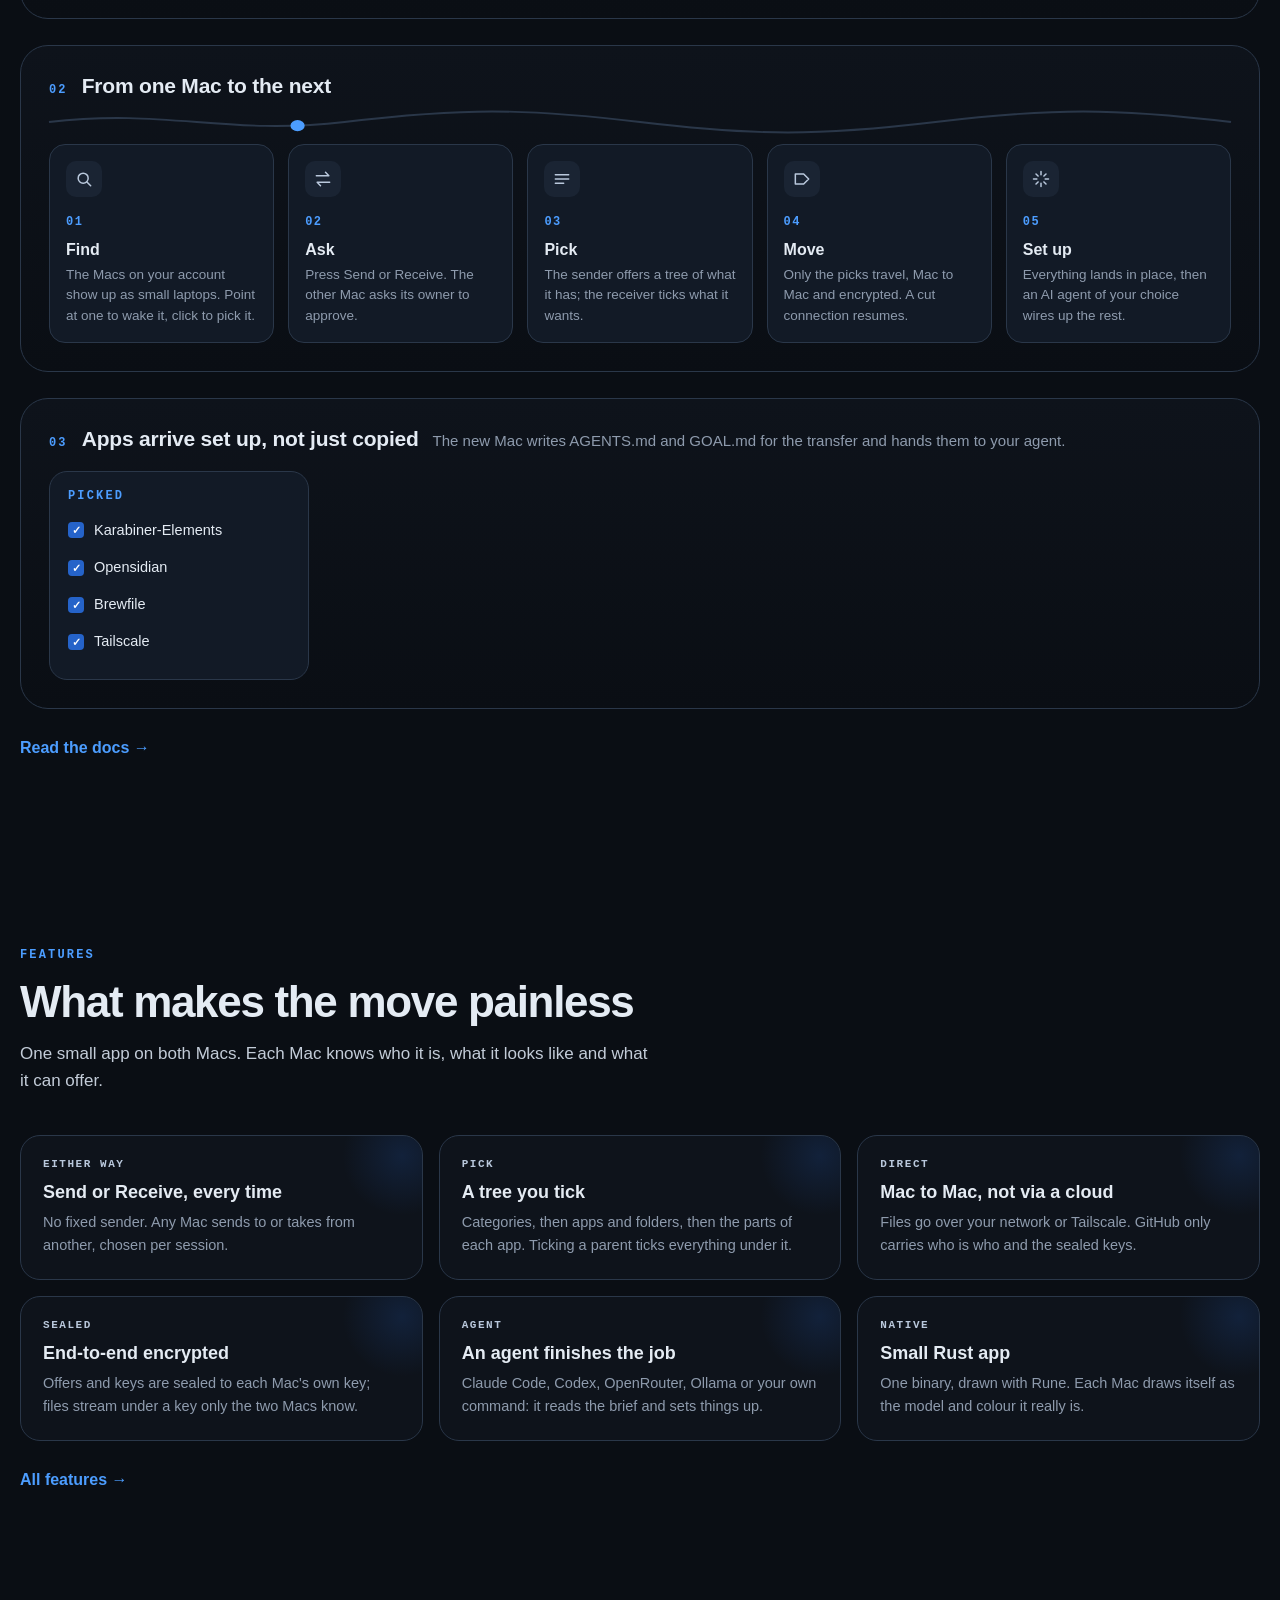
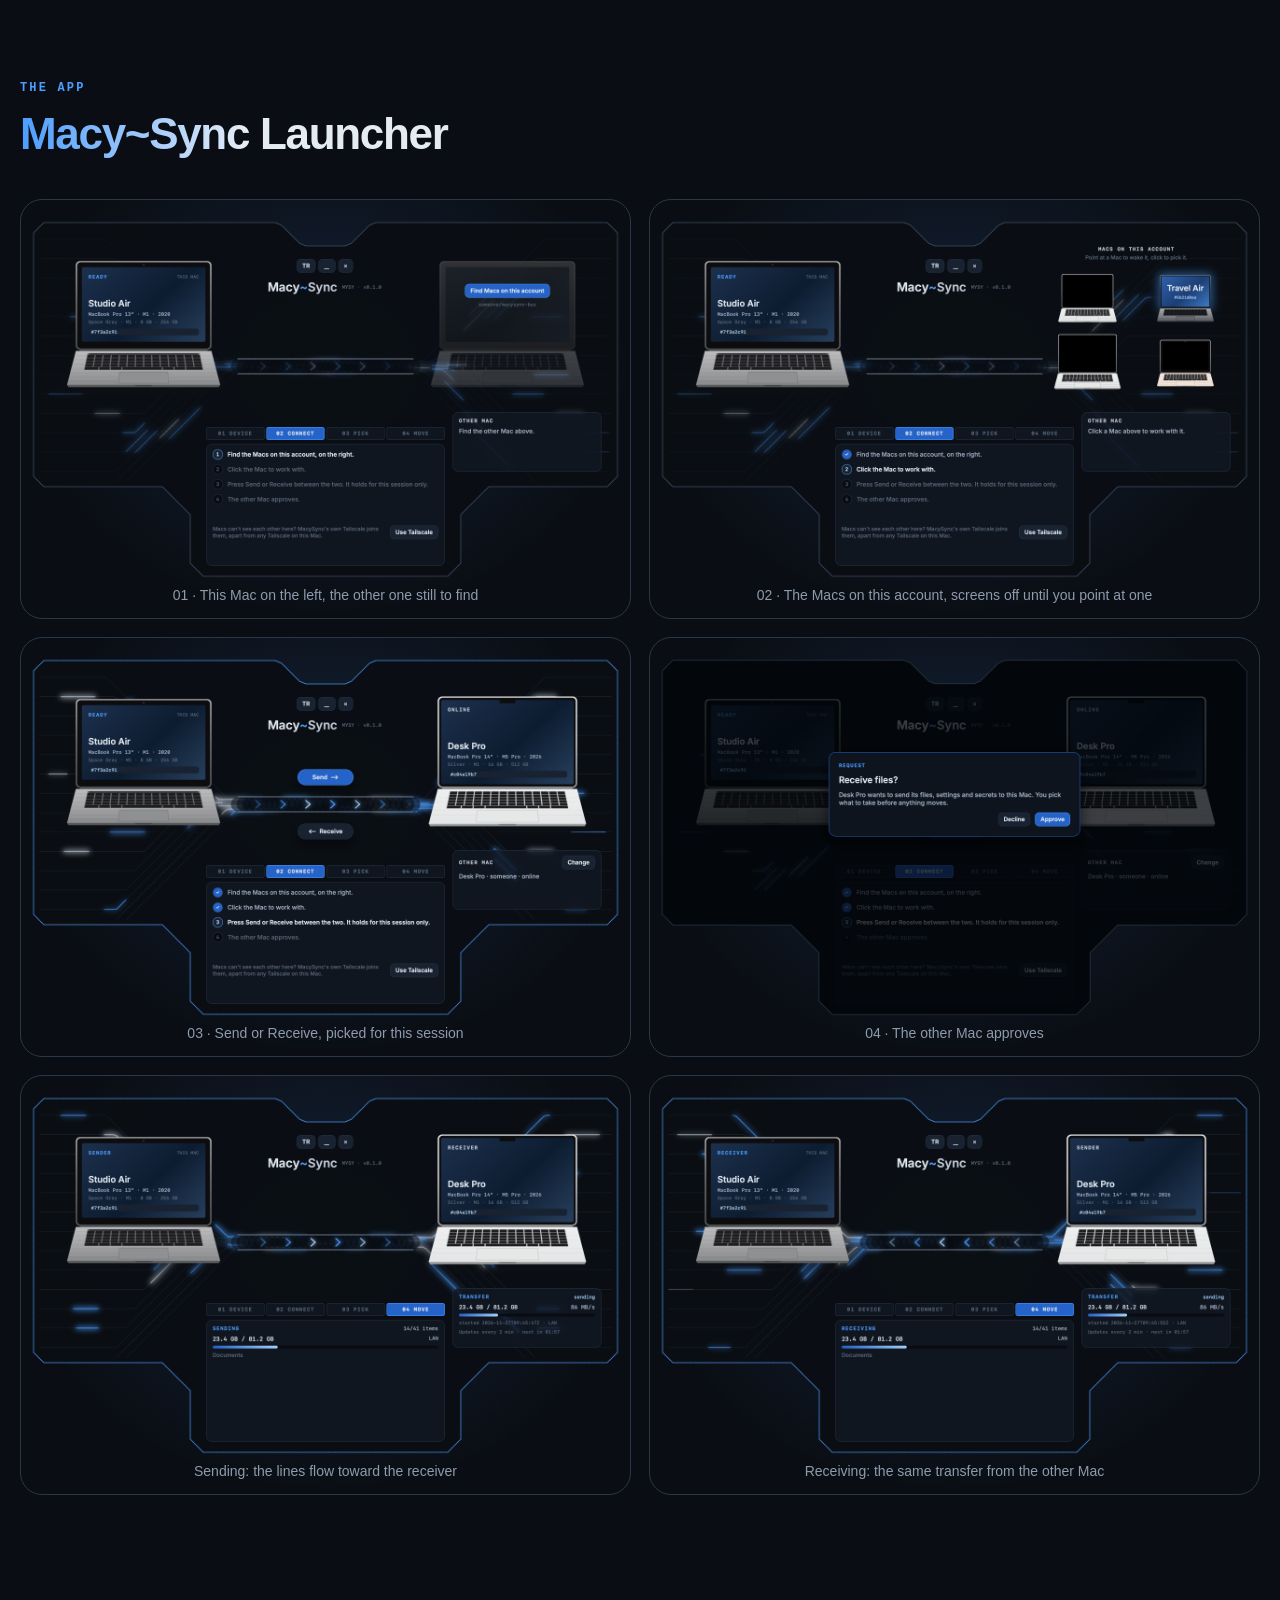
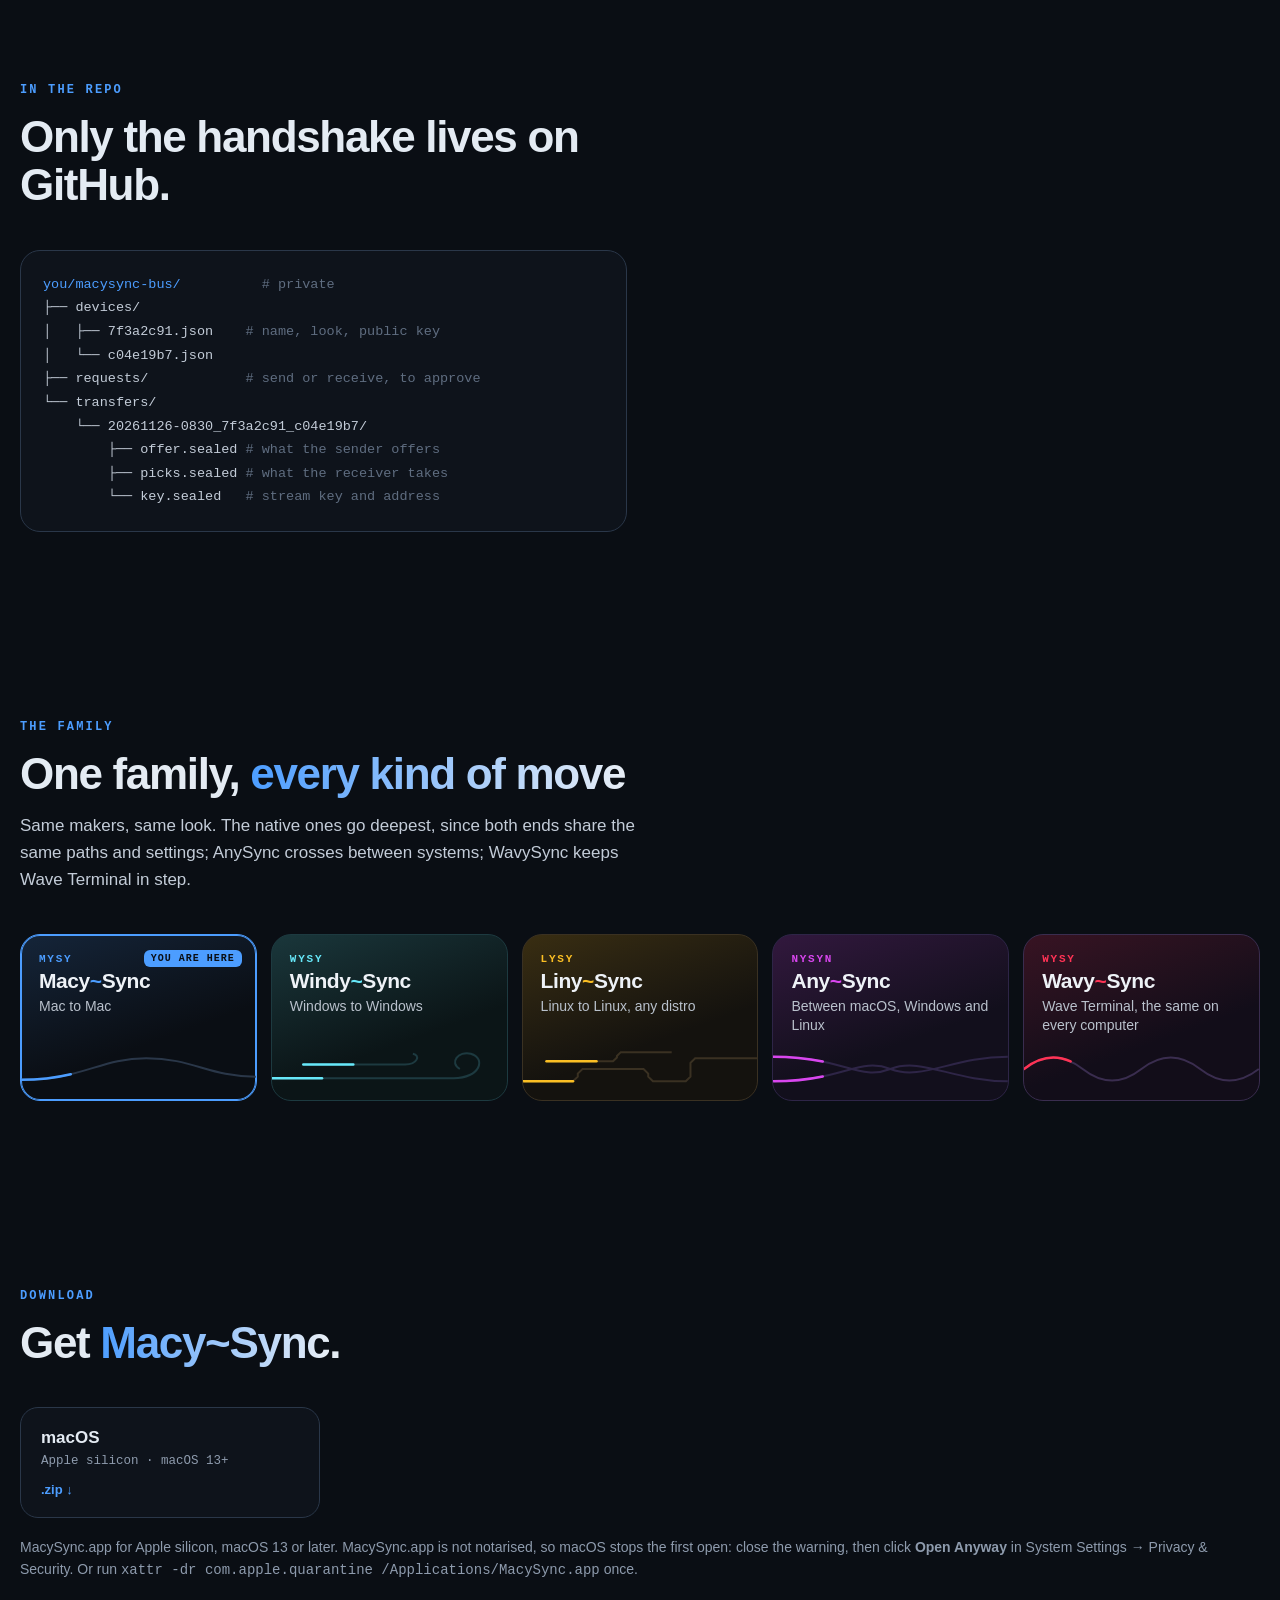
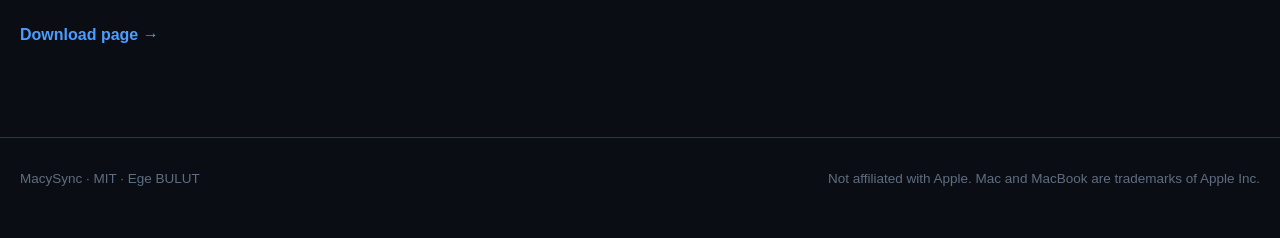
==== commit 49c17edc: "MacySync 0.1.1: CHANGELOG.md, the site's changelog and version 0.1.1 carries the receiver's git name" ====
--- a/site/index.html
+++ b/site/index.html
@@ -20,7 +20,7 @@
 <meta name="twitter:description" content="MacySync moves one Mac to another: apps with their settings, keys, dotfiles and the folders you pick. Any Mac sends or receives, files go straight Mac to Mac, end-to-end encrypted, and an AI agent finishes the setup.">
 <meta name="twitter:image" content="https://macysync.vercel.app/og.png">
 <meta name="theme-color" content="#0a0e14">
-<script type="application/ld+json">{"@context": "https://schema.org", "@type": "SoftwareApplication", "name": "MacySync", "applicationCategory": "UtilitiesApplication", "operatingSystem": "macOS", "url": "https://macysync.vercel.app/", "softwareVersion": "0.1.0", "license": "https://opensource.org/licenses/MIT", "image": "https://macysync.vercel.app/og.png", "description": "MacySync moves one Mac to another: apps with their settings, keys, dotfiles and the folders you pick. Any Mac sends or receives, files go straight Mac to Mac, end-to-end encrypted, and an AI agent finishes the setup.", "author": {"@type": "Person", "name": "Ege BULUT", "url": "https://github.com/Ege-BULUT"}, "offers": {"@type": "Offer", "price": "0", "priceCurrency": "USD"}}</script>
+<script type="application/ld+json">{"@context": "https://schema.org", "@type": "SoftwareApplication", "name": "MacySync", "applicationCategory": "UtilitiesApplication", "operatingSystem": "macOS", "url": "https://macysync.vercel.app/", "softwareVersion": "0.1.1", "license": "https://opensource.org/licenses/MIT", "image": "https://macysync.vercel.app/og.png", "description": "MacySync moves one Mac to another: apps with their settings, keys, dotfiles and the folders you pick. Any Mac sends or receives, files go straight Mac to Mac, end-to-end encrypted, and an AI agent finishes the setup.", "author": {"@type": "Person", "name": "Ege BULUT", "url": "https://github.com/Ege-BULUT"}, "offers": {"@type": "Offer", "price": "0", "priceCurrency": "USD"}}</script>
 <link rel="alternate" hreflang="en" href="https://macysync.vercel.app/">
 <link rel="alternate" hreflang="tr" href="https://macysync.vercel.app/tr/">
 <link rel="alternate" hreflang="x-default" href="https://macysync.vercel.app/">
